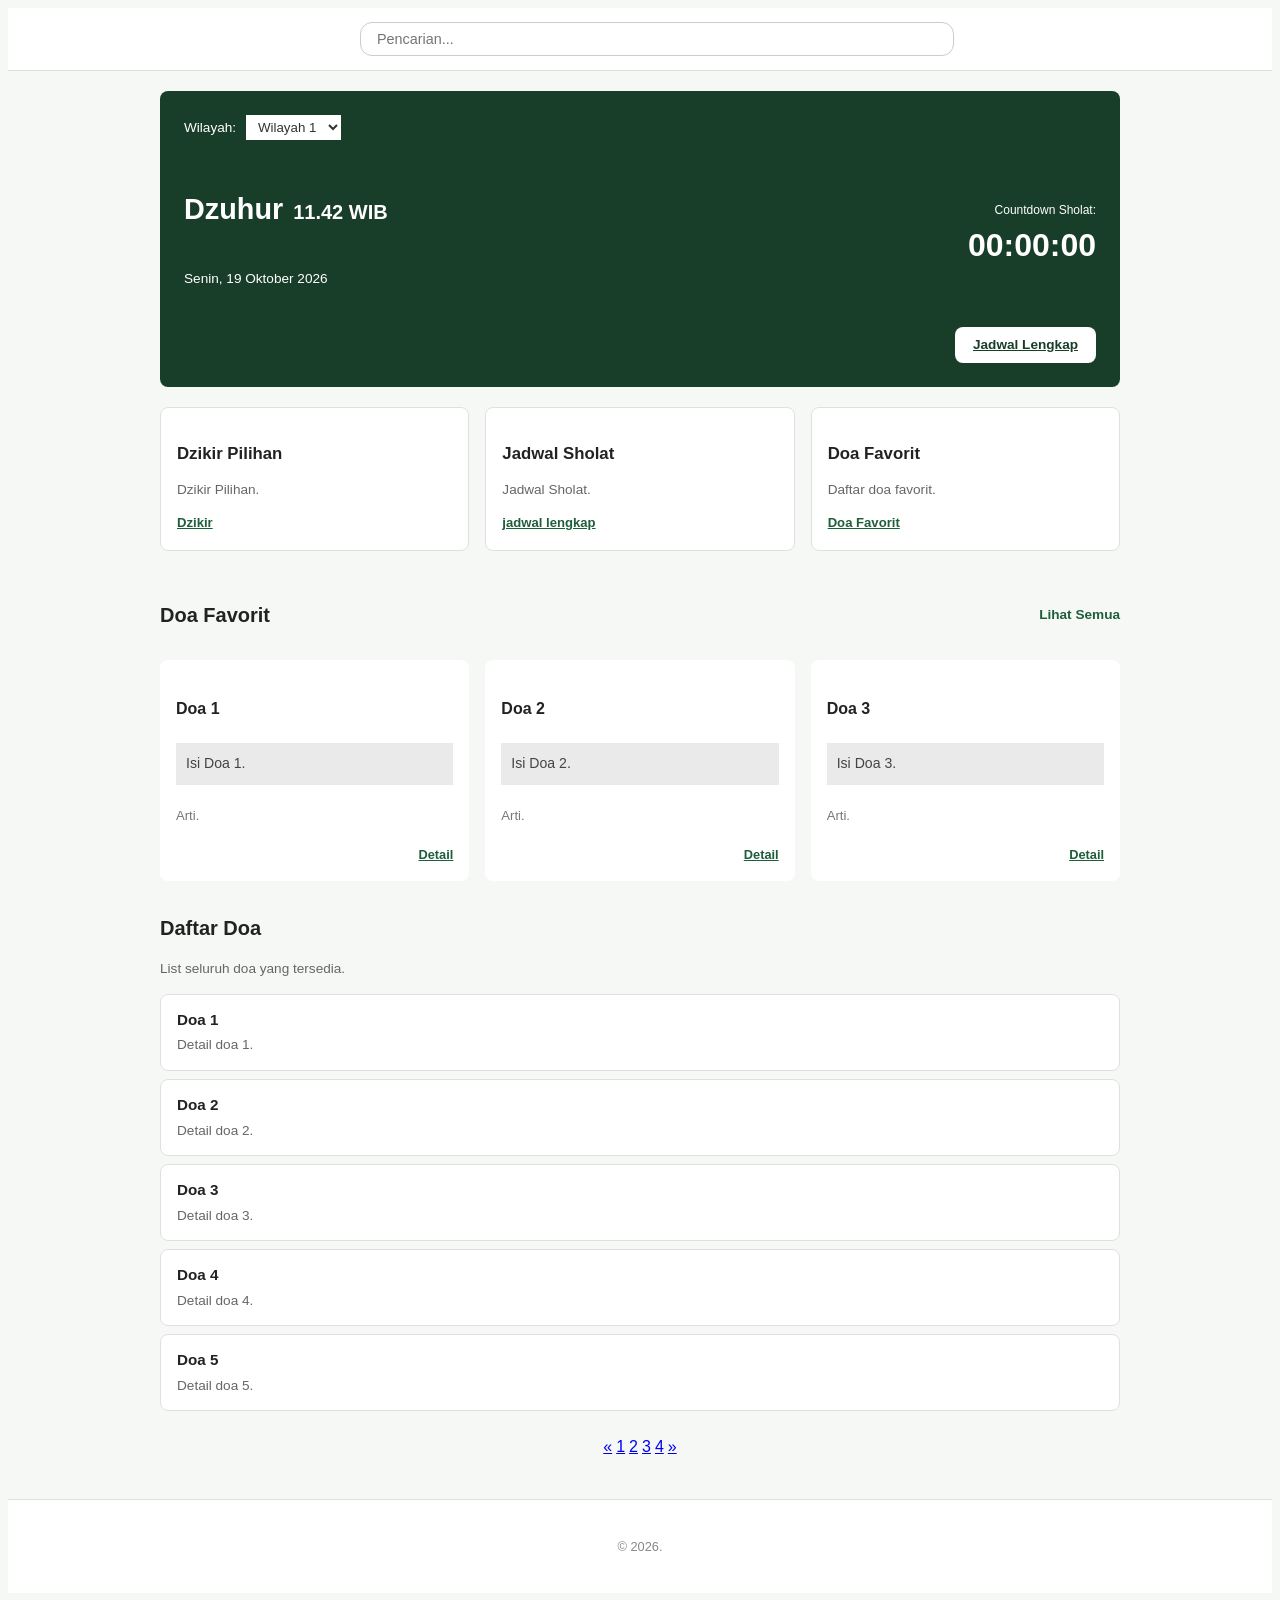
==== index.html @ 0f7237cb "rename class dan fix footer pada jadwal" ====
<!DOCTYPE html>
<html lang="id">
<head>
  <meta charset="UTF-8">
  <meta name="viewport" content="width=device-width, initial-scale=1.0">
  <title>Home</title>
  <link rel="stylesheet" href="home.css">
</head>
<body>

  <!-- navbar search -->
  <header class="navbar">
    <div class="container nav-container">
      <div class="search-box">
        <input type="text" id="searchInput" placeholder="Pencarian...">
      </div>
    </div>
  </header>

  <main class="container">

    <!-- card waktu sholat -->
    <section class="card-sholat">
      <div class="sholat-top">
        <div class="sholat-location">
          <span>Wilayah:</span>
          <select>
            <option>Wilayah 1</option>
            <option>Wilayah 2</option>
          </select>
        </div>
      </div>

      <div class="sholat-main">
        <div class="sholat-left">
          <div class="sholat-headline">
            <h2>Dzuhur</h2>
            <span class="sholat-highlight">11.42 WIB</span>
          </div>
          <p class="sholat-desc">Senin, 19 Oktober 2026</p>
        </div>

        <div class="sholat-right">
          <span class="sholat-info-label">Countdown Sholat:</span>
          <div class="sholat-value">00:00:00</div>
        </div>
      </div>

      <div class="sholat-footer">
        <a href="jadwal.html" class="btn-sholat-action">Jadwal Lengkap</a>
      </div>
    </section>

    <!-- daftar menu -->
    <section class="menu-cards">
      <div class="card menu-card">
        <div class="menu-content">
          <h3>Dzikir Pilihan</h3>
          <p>Dzikir Pilihan.</p>
          <a href="#" class="menu-link">Dzikir</a>
        </div>
      </div>

      <div class="card menu-card">
        <div class="menu-content">
          <h3>Jadwal Sholat</h3>
          <p>Jadwal Sholat.</p>
          <a href="jadwal.html" class="menu-link">jadwal lengkap</a>
        </div>
      </div>

      <div class="card menu-card">
        <div class="menu-content">
          <h3>Doa Favorit</h3>
          <p>Daftar doa favorit.</p>
          <a href="#" class="menu-link">Doa Favorit</a>
        </div>
      </div>
    </section>

    <!-- daftar doa favorit -->
    <section class="fav-grid">
      <div class="fav-header">
        <h2 class="fav-title">Doa Favorit</h2>
        <button class="btn-fav">Lihat Semua</button>
      </div>

      <div class="fav-cards">
        <div class="card fav-card">
          <h4 class="fav-card-title">Doa 1</h4>
          <p class="fav-content-primary">Isi Doa 1.</p>
          <p class="fav-content-secondary">Arti.</p>
          <div class="fav-card-bottom">
            <a href="#" class="fav-link-detail">Detail</a>
          </div>
        </div>

        <div class="card fav-card">
          <h4 class="fav-card-title">Doa 2</h4>
          <p class="fav-content-primary">Isi Doa 2.</p>
          <p class="fav-content-secondary">Arti.</p>
          <div class="fav-card-bottom">
            <a href="#" class="fav-link-detail">Detail</a>
          </div>
        </div>

        <div class="card fav-card">
          <h4 class="fav-card-title">Doa 3</h4>
          <p class="fav-content-primary">Isi Doa 3.</p>
          <p class="fav-content-secondary">Arti.</p>
          <div class="fav-card-bottom">
            <a href="#" class="fav-link-detail">Detail</a>
          </div>
        </div>
      </div>
    </section>

    <!-- daftar doa -->
    <section class="list-doa">
      <div class="section-header-simple">
        <h2 class="section-title">Daftar Doa</h2>
        <p class="section-desc">List seluruh doa yang tersedia.</p>
      </div>

      <div class="simple-list" id="simpleList">
        <div class="list-item">
          <div class="list-title">Doa 1</div>
          <div class="list-content">Detail doa 1.</div>
        </div>

        <div class="list-item">
          <div class="list-title">Doa 2</div>
          <div class="list-content">Detail doa 2.</div>
        </div>

        <div class="list-item">
          <div class="list-title">Doa 3</div>
          <div class="list-content">Detail doa 3.</div>
        </div>

        <div class="list-item">
          <div class="list-title">Doa 4</div>
          <div class="list-content">Detail doa 4.</div>
        </div>

        <div class="list-item">
          <div class="list-title">Doa 5</div>
          <div class="list-content">Detail doa 5.</div>
        </div>
      </div>

      <!-- pagination -->
      <div class="pagination">
        <a href="#">&laquo;</a>
        <a href="#" class="active">1</a>
        <a href="#">2</a>
        <a href="#">3</a>
        <a href="#">4</a>
        <a href="#">&raquo;</a>
      </div>
    </section>

  </main>

  <!-- footer -->
  <footer class="footer">
    <div class="container">
      <p class="footer-copy">&copy; 2026.</p>
    </div>
  </footer>

  <script src="script.js"></script>
</body>
</html>
---- home.css ----
body {
  font-family: sans-serif;
  background-color: #f6f8f6;
  color: #333333;
  line-height: 1.5;
}

.container {
  max-width: 960px;
  margin: 0 auto;
  padding: 0 16px;
}

button {
  font-family: inherit;
  cursor: pointer;
  border: none;
  background: none;
}

/* nav search */
.navbar {
  background-color: #ffffff;
  border-bottom: 1px solid #e0e0e0;
  padding: 14px 0;
}

.nav-container {
  display: flex;
  justify-content: center;
}

.search-box {
  width: 100%;
  max-width: 560px;
}

.search-box input {
  width: 100%;
  padding: 8px 16px;
  border-radius: 12px;
  border: 1px solid #cccccc;
  outline: none;
  background-color: #ffffff;
  font-size: 0.9rem;
}

/* card waktu sholat */
.card-sholat {
  background-color: #183e29;
  border-radius: 8px;
  padding: 24px;
  margin-top: 20px;
  color: #ffffff;
}

.sholat-top {
  display: flex;
  justify-content: flex-start;
  align-items: center;
  border: none;
  padding-bottom: 8px;
  font-size: 0.85rem;
  color: #ffffff;
}

.sholat-location {
  color: #ffffff;
}

.sholat-location select {
  padding: 4px 8px;
  margin-left: 6px;
  background: #ffffff;
  color: #333333;
  border: none;
}

.sholat-main {
  display: flex;
  justify-content: space-between;
  align-items: center;
  padding: 16px 0;
  border: none;
}

.sholat-left,
.sholat-right {
  color: #ffffff;
}

.sholat-headline {
  display: flex;
  align-items: baseline;
  gap: 10px;
  margin-bottom: 4px;
}

.sholat-headline h2 {
  font-size: 1.8rem;
  color: #ffffff;
}

.sholat-highlight {
  font-size: 1.25rem;
  font-weight: bold;
  color: #ffffff;
}

.sholat-desc {
  font-size: 0.85rem;
  color: #ffffff;
}

.sholat-right {
  text-align: right;
}

.sholat-info-label {
  font-size: 0.75rem;
  color: #ffffff;
}

.sholat-value {
  font-size: 2rem;
  font-weight: bold;
  color: #ffffff;
}

.sholat-footer {
  display: flex;
  justify-content: flex-end;
  border: none;
  padding-top: 8px;
}

.btn-sholat-action {
  background-color: #ffffff;
  color: #183e29;
  padding: 8px 18px;
  border-radius: 8px;
  font-weight: bold;
  font-size: 0.85rem;
}

/* card */
.card {
  background-color: #ffffff;
  border: 1px solid #e0e0e0;
  border-radius: 8px;
  padding: 16px;
}

/* menu */
.menu-cards {
  display: grid;
  grid-template-columns: repeat(3, 1fr);
  gap: 16px;
  margin-top: 20px;
}

.menu-content h3 {
  font-size: 1.05rem;
  margin-bottom: 6px;
  color: #222222;
}

.menu-content p {
  font-size: 0.85rem;
  color: #666666;
  margin-bottom: 10px;
}

.menu-link {
  font-size: 0.82rem;
  font-weight: bold;
  color: #1e5e3a;
}

/* favorit & list doa */
.fav-grid,
.list-doa {
  margin-top: 32px;
}

.fav-header {
  display: flex;
  justify-content: space-between;
  align-items: center;
  margin-bottom: 14px;
}

.fav-title,
.section-title {
  font-size: 1.25rem;
  font-weight: bold;
  color: #222222;
}

.btn-fav {
  background: transparent;
  color: #1e5e3a;
  padding: 6px 0;
  font-size: 0.85rem;
  font-weight: bold;
}

.fav-cards {
  display: grid;
  grid-template-columns: repeat(3, 1fr);
  gap: 16px;
}

.fav-card {
  display: flex;
  flex-direction: column;
  border: none;
}

.fav-card-title {
  font-size: 1rem;
  margin-bottom: 8px;
  color: #222222;
}

.fav-content-primary {
  font-size: 0.88rem;
  background-color: #eaeaeb;
  border: none;
  padding: 10px;
  margin-bottom: 8px;
  color: #444444;
}

.fav-content-secondary {
  font-size: 0.82rem;
  color: #777777;
  margin-bottom: 12px;
}

.fav-card-bottom {
  display: flex;
  justify-content: flex-end;
  border: none;
  padding-top: 8px;
  margin-top: auto;
  font-size: 0.8rem;
}

.fav-link-detail {
  font-weight: bold;
  color: #1e5e3a;
}

/* list doa */
.section-header-simple {
  margin-bottom: 14px;
}

.section-desc {
  font-size: 0.85rem;
  color: #666666;
  margin-top: 2px;
}

.simple-list {
  display: flex;
  flex-direction: column;
  gap: 8px;
}

.list-item {
  background-color: #ffffff;
  border: 1px solid #e0e0e0;
  border-radius: 8px;
  padding: 14px 16px;
}

.list-title {
  font-size: 0.95rem;
  font-weight: bold;
  color: #222222;
  margin-bottom: 4px;
}

.list-content {
  font-size: 0.85rem;
  color: #666666;
}

/* pagination */
.pagination {
  display: flex;
  justify-content: center;
  gap: 4px;
  margin-top: 24px;
}

/* footer */
.footer {
  background-color: #ffffff;
  border-top: 1px solid #e0e0e0;
  padding: 24px 0;
  margin-top: 40px;
  text-align: center;
}

.footer-copy {
  font-size: 0.8rem;
  color: #888888;
}

/* responsive */
@media (max-width: 768px) {
  .sholat-main {
    flex-direction: column;
    align-items: flex-start;
    gap: 12px;
  }

  .sholat-right {
    text-align: left;
  }

  .menu-cards,
  .fav-cards {
    grid-template-columns: 1fr;
  }
}
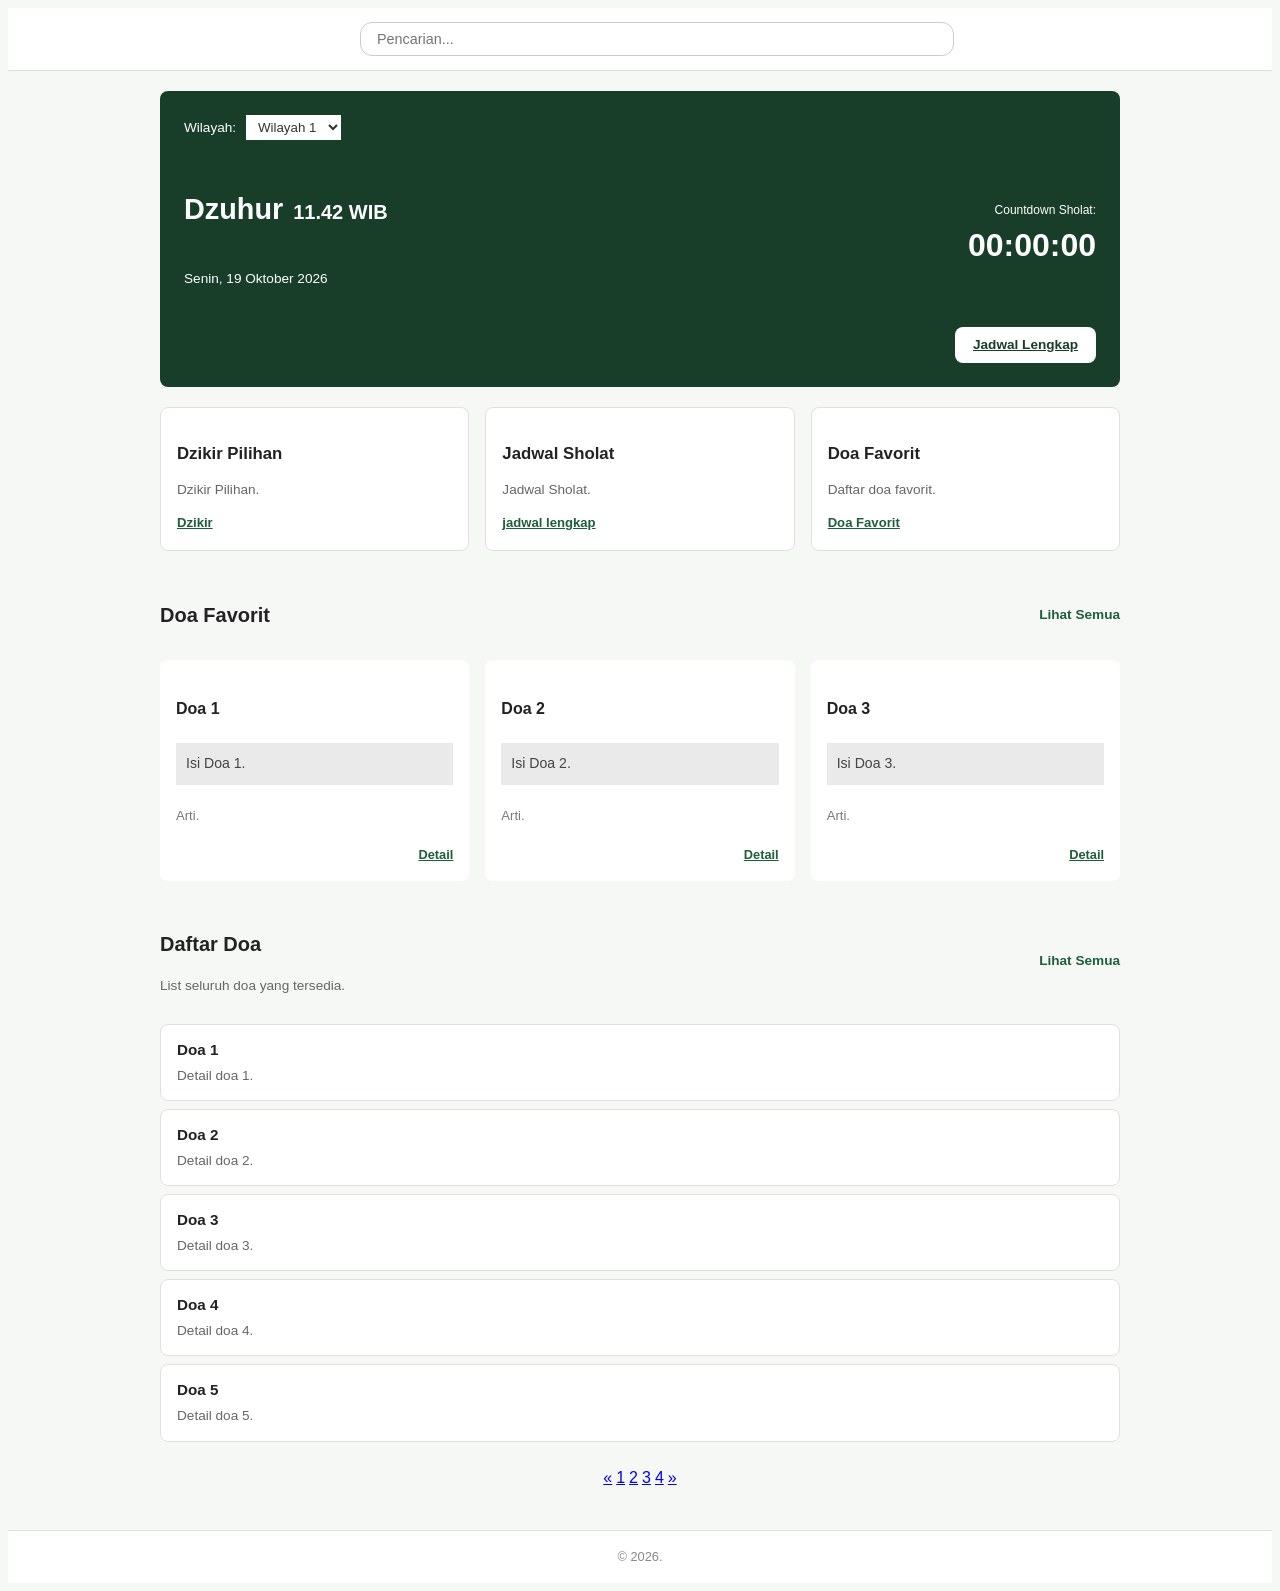
==== commit 70ce2c8b: "link halaman daftar doa - Menambahkan fitur search enter menuju halaman doa (tanpa sistem search) - " ====
--- a/index.html
+++ b/index.html
@@ -117,9 +117,12 @@
 
     <!-- daftar doa -->
     <section class="list-doa">
-      <div class="section-header-simple">
-        <h2 class="section-title">Daftar Doa</h2>
-        <p class="section-desc">List seluruh doa yang tersedia.</p>
+      <div class="list-doa-header">
+        <div>
+          <h2 class="section-title">Daftar Doa</h2>
+          <p class="section-desc">List seluruh doa yang tersedia.</p>
+        </div>
+        <a href="daftar_doa.html" class="btn-fav">Lihat Semua</a>
       </div>
 
       <div class="simple-list" id="simpleList">
--- a/home.css
+++ b/home.css
@@ -183,7 +183,8 @@
   margin-top: 32px;
 }
 
-.fav-header {
+.fav-header,
+.list-doa-header {
   display: flex;
   justify-content: space-between;
   align-items: center;
@@ -203,6 +204,8 @@
   padding: 6px 0;
   font-size: 0.85rem;
   font-weight: bold;
+  text-decoration: none;
+  cursor: pointer;
 }
 
 .fav-cards {
@@ -253,10 +256,6 @@
 }
 
 /* list doa */
-.section-header-simple {
-  margin-bottom: 14px;
-}
-
 .section-desc {
   font-size: 0.85rem;
   color: #666666;
@@ -300,7 +299,7 @@
 .footer {
   background-color: #ffffff;
   border-top: 1px solid #e0e0e0;
-  padding: 24px 0;
+  padding: 4px 0;
   margin-top: 40px;
   text-align: center;
 }
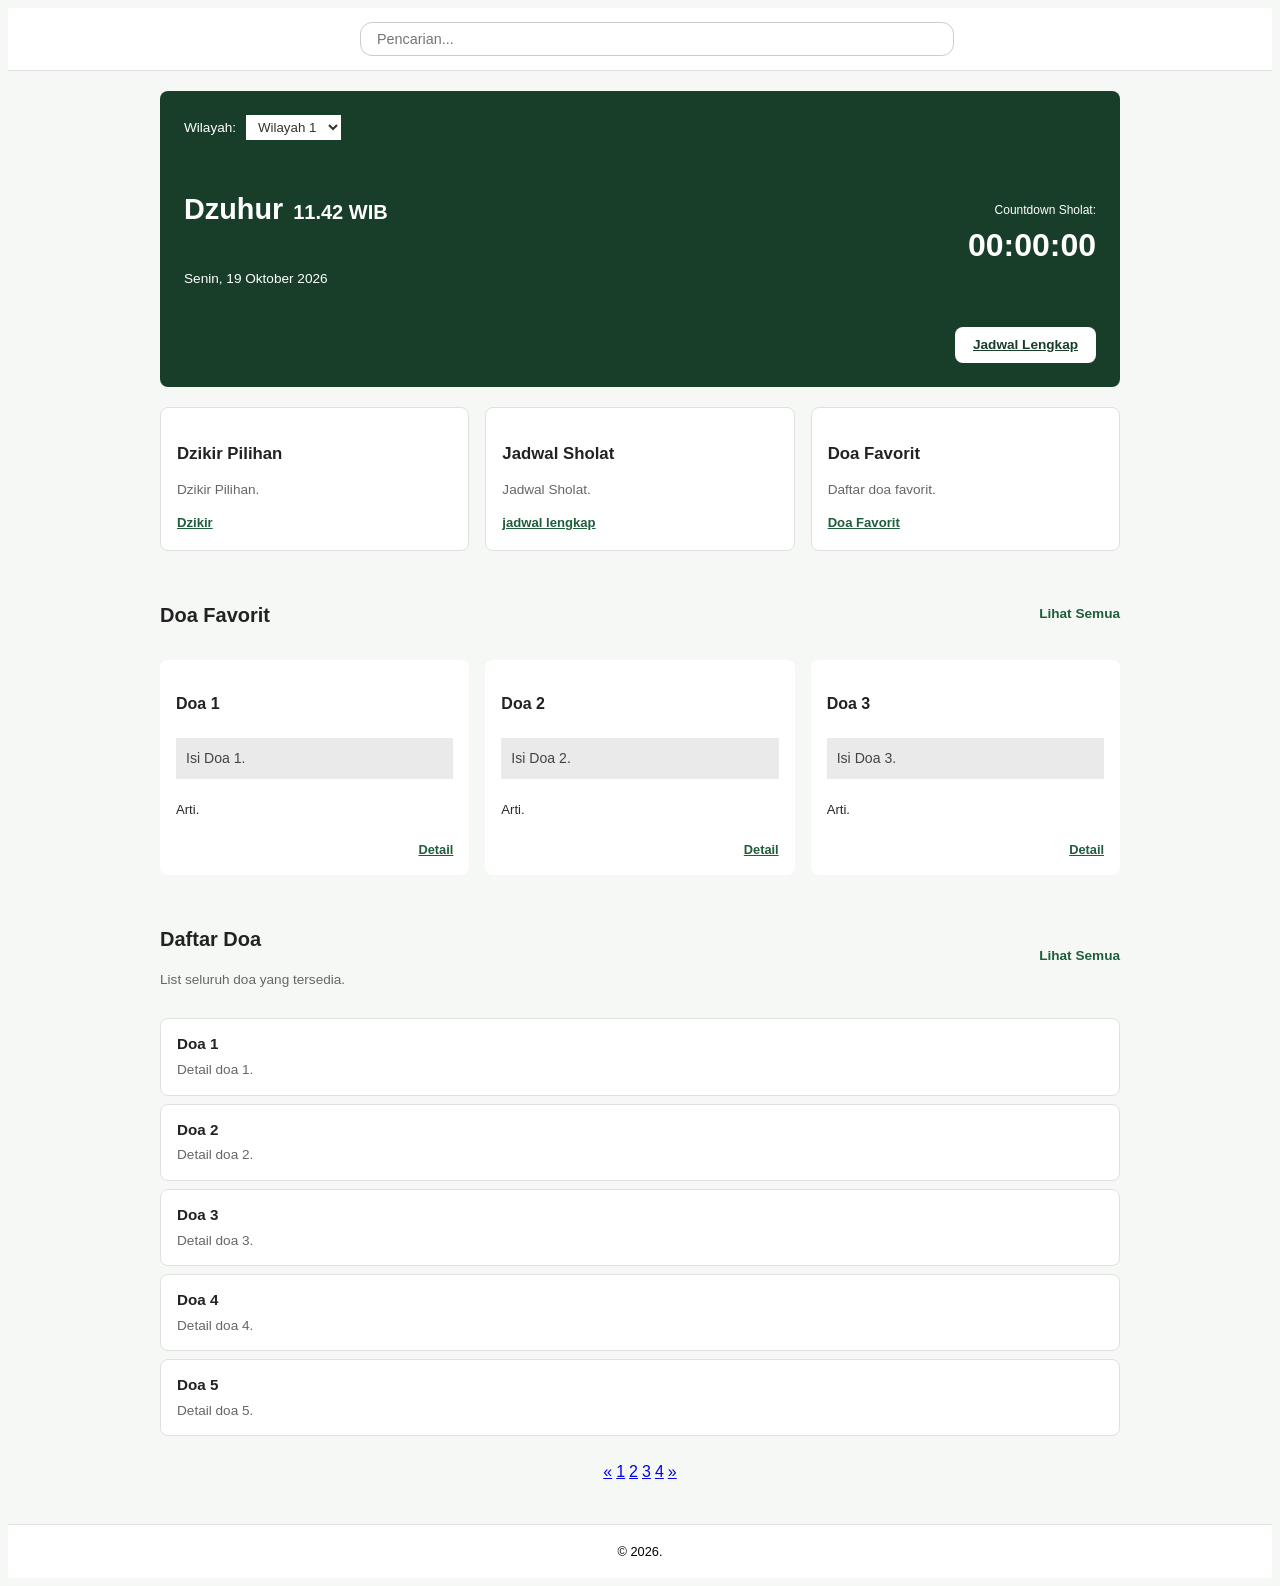
==== commit f268acba: "ubah style text dan tambah halaman dzikir + favorit (valen)" ====
--- a/index.html
+++ b/index.html
@@ -57,7 +57,7 @@
         <div class="menu-content">
           <h3>Dzikir Pilihan</h3>
           <p>Dzikir Pilihan.</p>
-          <a href="#" class="menu-link">Dzikir</a>
+          <a href="dzikir.html" class="menu-link">Dzikir</a>
         </div>
       </div>
 
@@ -73,7 +73,7 @@
         <div class="menu-content">
           <h3>Doa Favorit</h3>
           <p>Daftar doa favorit.</p>
-          <a href="#" class="menu-link">Doa Favorit</a>
+          <a href="favorit.html" class="menu-link">Doa Favorit</a>
         </div>
       </div>
     </section>
@@ -82,12 +82,12 @@
     <section class="fav-grid">
       <div class="fav-header">
         <h2 class="fav-title">Doa Favorit</h2>
-        <button class="btn-fav">Lihat Semua</button>
+        <a href="favorit.html" class="btn-fav">Lihat Semua</a>
       </div>
 
       <div class="fav-cards">
         <div class="card fav-card">
-          <h4 class="fav-card-title">Doa 1</h4>
+          <h3 class="fav-card-title">Doa 1</h3>
           <p class="fav-content-primary">Isi Doa 1.</p>
           <p class="fav-content-secondary">Arti.</p>
           <div class="fav-card-bottom">
@@ -96,7 +96,7 @@
         </div>
 
         <div class="card fav-card">
-          <h4 class="fav-card-title">Doa 2</h4>
+          <h3 class="fav-card-title">Doa 2</h3>
           <p class="fav-content-primary">Isi Doa 2.</p>
           <p class="fav-content-secondary">Arti.</p>
           <div class="fav-card-bottom">
@@ -105,7 +105,7 @@
         </div>
 
         <div class="card fav-card">
-          <h4 class="fav-card-title">Doa 3</h4>
+          <h3 class="fav-card-title">Doa 3</h3>
           <p class="fav-content-primary">Isi Doa 3.</p>
           <p class="fav-content-secondary">Arti.</p>
           <div class="fav-card-bottom">
--- a/home.css
+++ b/home.css
@@ -237,7 +237,7 @@
 
 .fav-content-secondary {
   font-size: 0.82rem;
-  color: #777777;
+  color: #282828;
   margin-bottom: 12px;
 }
 
@@ -306,7 +306,7 @@
 
 .footer-copy {
   font-size: 0.8rem;
-  color: #888888;
+  color: #000000;
 }
 
 /* responsive */
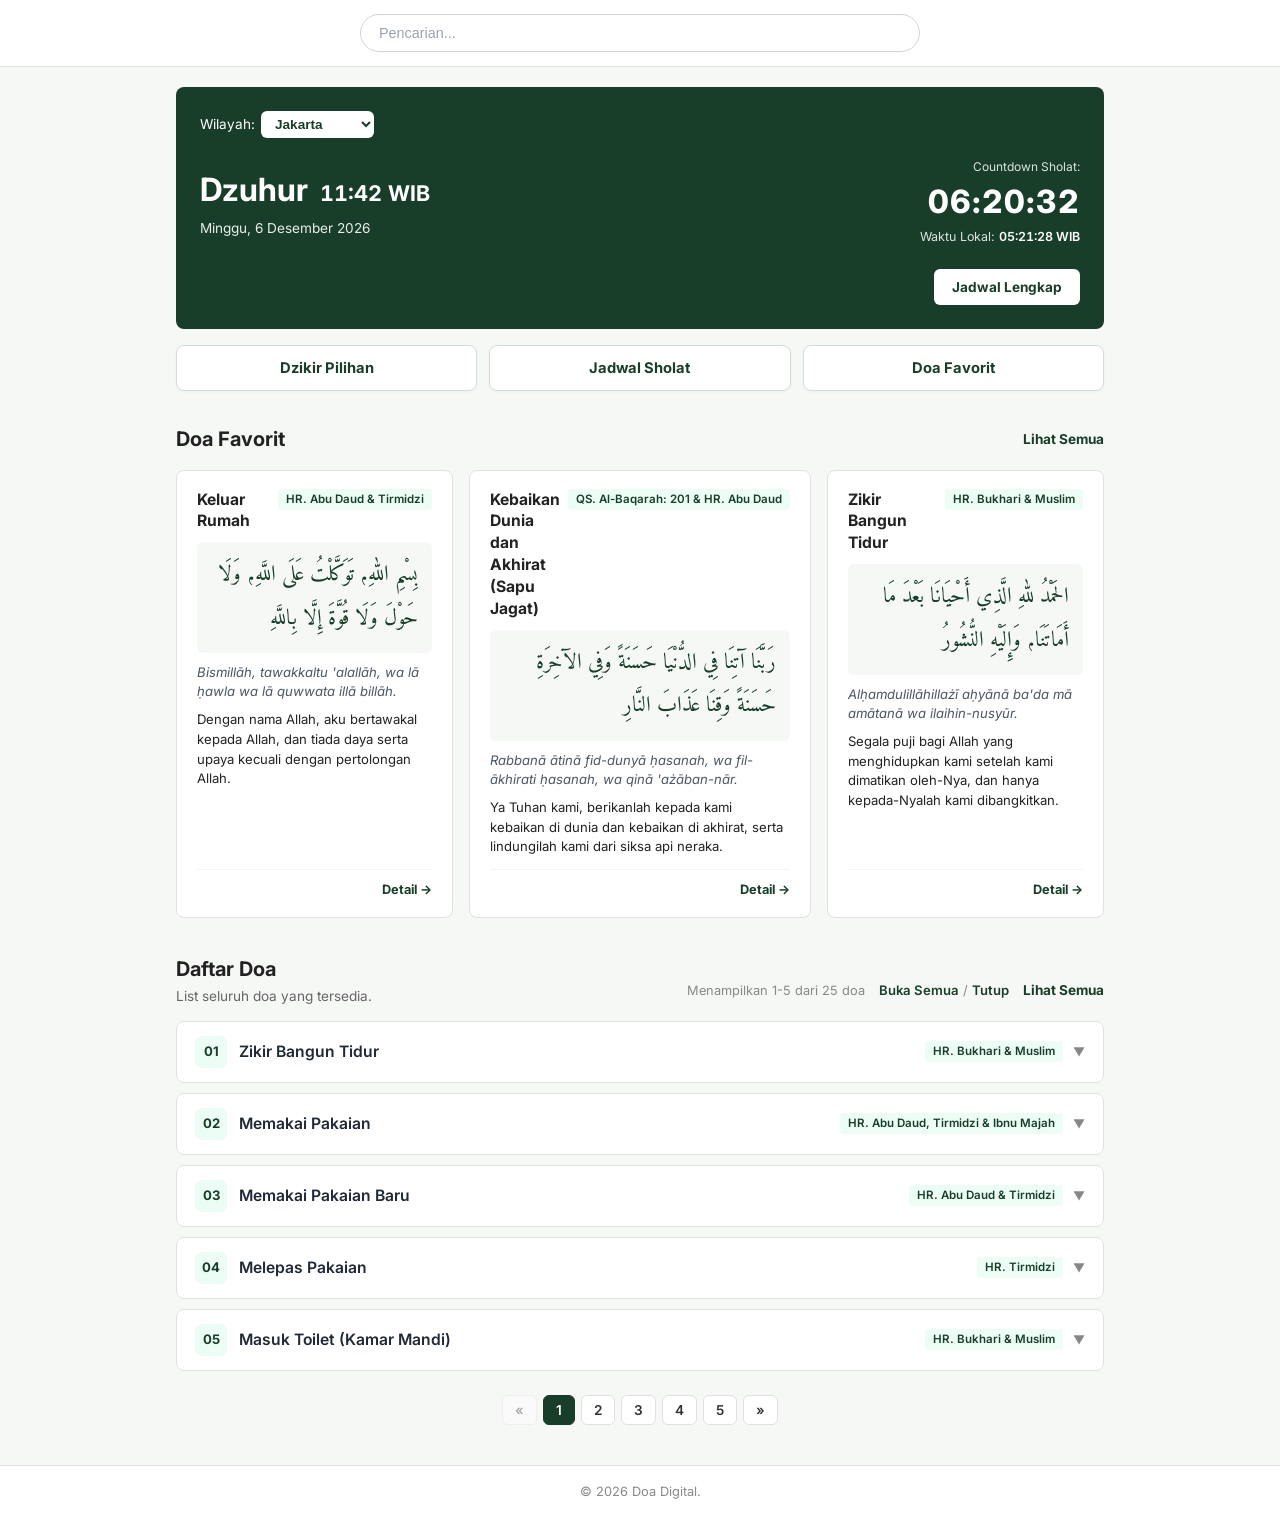
==== commit d18b0988: "update halaman home" ====
--- a/index.html
+++ b/index.html
@@ -3,7 +3,13 @@
 <head>
   <meta charset="UTF-8">
   <meta name="viewport" content="width=device-width, initial-scale=1.0">
-  <title>Home</title>
+  <title>Doa Digital - Kumpulan Doa, Dzikir & Jadwal Sholat</title>
+  
+  <!-- Font Google: Inter untuk UI & Amiri untuk teks Arab -->
+  <link rel="preconnect" href="https://fonts.googleapis.com">
+  <link rel="preconnect" href="https://fonts.gstatic.com" crossorigin>
+  <link href="https://fonts.googleapis.com/css2?family=Amiri:ital,wght@0,400;0,700;1,400&family=Inter:wght@400;500;600;700&display=swap" rel="stylesheet">
+  
   <link rel="stylesheet" href="home.css">
 </head>
 <body>
@@ -24,9 +30,14 @@
       <div class="sholat-top">
         <div class="sholat-location">
           <span>Wilayah:</span>
-          <select>
-            <option>Wilayah 1</option>
-            <option>Wilayah 2</option>
+          <select id="wilayahSelect">
+            <option value="jakarta">Jakarta</option>
+            <option value="bandung">Bandung</option>
+            <option value="surabaya">Surabaya</option>
+            <option value="yogyakarta">Yogyakarta</option>
+            <option value="semarang">Semarang</option>
+            <option value="medan">Medan</option>
+            <option value="makassar">Makassar</option>
           </select>
         </div>
       </div>
@@ -34,15 +45,18 @@
       <div class="sholat-main">
         <div class="sholat-left">
           <div class="sholat-headline">
-            <h2>Dzuhur</h2>
-            <span class="sholat-highlight">11.42 WIB</span>
+            <h2 id="nextPrayerName">Dzuhur</h2>
+            <span class="sholat-highlight" id="nextPrayerTime">11:42 WIB</span>
           </div>
-          <p class="sholat-desc">Senin, 19 Oktober 2026</p>
+          <p class="sholat-desc" id="currentDateDisplay">Memuat tanggal...</p>
         </div>
 
         <div class="sholat-right">
           <span class="sholat-info-label">Countdown Sholat:</span>
-          <div class="sholat-value">00:00:00</div>
+          <div class="sholat-value" id="countdownDisplay">00:00:00</div>
+          <div class="sholat-clock">
+            Waktu Lokal: <span id="currentClockDisplay">00:00:00 WIB</span>
+          </div>
         </div>
       </div>
 
@@ -51,31 +65,11 @@
       </div>
     </section>
 
-    <!-- daftar menu -->
+    <!-- daftar menu (kotak tombol langsung tanpa detail) -->
     <section class="menu-cards">
-      <div class="card menu-card">
-        <div class="menu-content">
-          <h3>Dzikir Pilihan</h3>
-          <p>Dzikir Pilihan.</p>
-          <a href="dzikir.html" class="menu-link">Dzikir</a>
-        </div>
-      </div>
-
-      <div class="card menu-card">
-        <div class="menu-content">
-          <h3>Jadwal Sholat</h3>
-          <p>Jadwal Sholat.</p>
-          <a href="jadwal.html" class="menu-link">jadwal lengkap</a>
-        </div>
-      </div>
-
-      <div class="card menu-card">
-        <div class="menu-content">
-          <h3>Doa Favorit</h3>
-          <p>Daftar doa favorit.</p>
-          <a href="favorit.html" class="menu-link">Doa Favorit</a>
-        </div>
-      </div>
+      <a href="dzikir.html" class="menu-card">Dzikir Pilihan</a>
+      <a href="jadwal.html" class="menu-card">Jadwal Sholat</a>
+      <a href="favorit.html" class="menu-card">Doa Favorit</a>
     </section>
 
     <!-- daftar doa favorit -->
@@ -85,81 +79,37 @@
         <a href="favorit.html" class="btn-fav">Lihat Semua</a>
       </div>
 
-      <div class="fav-cards">
-        <div class="card fav-card">
-          <h3 class="fav-card-title">Doa 1</h3>
-          <p class="fav-content-primary">Isi Doa 1.</p>
-          <p class="fav-content-secondary">Arti.</p>
-          <div class="fav-card-bottom">
-            <a href="#" class="fav-link-detail">Detail</a>
-          </div>
-        </div>
-
-        <div class="card fav-card">
-          <h3 class="fav-card-title">Doa 2</h3>
-          <p class="fav-content-primary">Isi Doa 2.</p>
-          <p class="fav-content-secondary">Arti.</p>
-          <div class="fav-card-bottom">
-            <a href="#" class="fav-link-detail">Detail</a>
-          </div>
-        </div>
-
-        <div class="card fav-card">
-          <h3 class="fav-card-title">Doa 3</h3>
-          <p class="fav-content-primary">Isi Doa 3.</p>
-          <p class="fav-content-secondary">Arti.</p>
-          <div class="fav-card-bottom">
-            <a href="#" class="fav-link-detail">Detail</a>
-          </div>
-        </div>
+      <div class="fav-cards" id="favCardsContainer">
+        <!-- Kartu favorit dirender oleh script.js -->
       </div>
     </section>
 
-    <!-- daftar doa -->
-    <section class="list-doa">
+    <!-- daftar doa (accordion dropdown) -->
+    <section class="list-doa" id="daftarDoaSection">
       <div class="list-doa-header">
-        <div>
+        <div class="title-wrap">
           <h2 class="section-title">Daftar Doa</h2>
           <p class="section-desc">List seluruh doa yang tersedia.</p>
         </div>
-        <a href="daftar_doa.html" class="btn-fav">Lihat Semua</a>
-      </div>
-
-      <div class="simple-list" id="simpleList">
-        <div class="list-item">
-          <div class="list-title">Doa 1</div>
-          <div class="list-content">Detail doa 1.</div>
-        </div>
-
-        <div class="list-item">
-          <div class="list-title">Doa 2</div>
-          <div class="list-content">Detail doa 2.</div>
-        </div>
-
-        <div class="list-item">
-          <div class="list-title">Doa 3</div>
-          <div class="list-content">Detail doa 3.</div>
-        </div>
-
-        <div class="list-item">
-          <div class="list-title">Doa 4</div>
-          <div class="list-content">Detail doa 4.</div>
-        </div>
-
-        <div class="list-item">
-          <div class="list-title">Doa 5</div>
-          <div class="list-content">Detail doa 5.</div>
+        <div class="list-doa-actions">
+          <span class="info-count" id="infoCount">Menampilkan 1-5 doa</span>
+          <div class="accordion-toggle-wrap">
+            <button id="btnExpandAll" type="button" class="btn-toggle-text">Buka Semua</button>
+            <span class="toggle-sep">/</span>
+            <button id="btnCollapseAll" type="button" class="btn-toggle-text">Tutup</button>
+          </div>
+          <a href="daftar_doa.html" class="btn-fav">Lihat Semua</a>
         </div>
       </div>
 
-      <!-- pagination -->
-      <div class="pagination">
-        <a href="#">&laquo;</a>
-        <a href="#" class="active">1</a>
-        <a href="#">2</a>
-        <a href="#">3</a>
-        <a href="#">4</a>
-        <a href="#">&raquo;</a>
+      <!-- list accordion dinamis -->
+      <div class="simple-list" id="simpleList">
+        <!-- Rendered dynamically by script.js -->
+      </div>
+
+      <!-- pagination dinamis -->
+      <div class="pagination" id="paginationContainer">
+        <!-- Rendered dynamically by script.js -->
       </div>
     </section>
 
@@ -168,10 +118,11 @@
   <!-- footer -->
   <footer class="footer">
     <div class="container">
-      <p class="footer-copy">&copy; 2026.</p>
+      <p class="footer-copy">&copy; 2026 Doa Digital.</p>
     </div>
   </footer>
 
+  <script src="data.js"></script>
   <script src="script.js"></script>
 </body>
 </html>
--- a/home.css
+++ b/home.css
@@ -1,14 +1,28 @@
+* {
+  box-sizing: border-box;
+  margin: 0;
+  padding: 0;
+}
+
 body {
-  font-family: sans-serif;
+  font-family: 'Inter', -apple-system, BlinkMacSystemFont, "Segoe UI", Roboto, sans-serif;
   background-color: #f6f8f6;
   color: #333333;
   line-height: 1.5;
+  min-height: 100vh;
+  display: flex;
+  flex-direction: column;
 }
 
 .container {
+  width: 100%;
   max-width: 960px;
   margin: 0 auto;
   padding: 0 16px;
+}
+
+main.container {
+  flex: 1;
 }
 
 button {
@@ -18,7 +32,7 @@
   background: none;
 }
 
-/* nav search */
+/* ================= NAVBAR SEARCH ================= */
 .navbar {
   background-color: #ffffff;
   border-bottom: 1px solid #e0e0e0;
@@ -37,15 +51,27 @@
 
 .search-box input {
   width: 100%;
-  padding: 8px 16px;
-  border-radius: 12px;
-  border: 1px solid #cccccc;
+  padding: 10px 18px;
+  border-radius: 9999px;
+  border: 1px solid #d1d5db;
   outline: none;
   background-color: #ffffff;
   font-size: 0.9rem;
-}
-
-/* card waktu sholat */
+  color: #333333;
+  transition: border-color 0.2s ease, box-shadow 0.2s ease;
+}
+
+.search-box input:focus {
+  border-color: #183e29;
+  box-shadow: 0 0 0 3px rgba(24, 62, 41, 0.12);
+}
+
+.search-box input::placeholder {
+  color: #9ca3af;
+}
+
+/* ================= CARD WAKTU SHOLAT ================= */
+/* Solid color #183e29, tanpa gradasi, tanpa garis pemisah */
 .card-sholat {
   background-color: #183e29;
   border-radius: 8px;
@@ -59,28 +85,35 @@
   justify-content: flex-start;
   align-items: center;
   border: none;
-  padding-bottom: 8px;
+  padding-bottom: 6px;
   font-size: 0.85rem;
   color: #ffffff;
 }
 
 .sholat-location {
+  display: flex;
+  align-items: center;
+  gap: 6px;
   color: #ffffff;
 }
 
 .sholat-location select {
-  padding: 4px 8px;
-  margin-left: 6px;
+  padding: 5px 10px;
+  border-radius: 6px;
   background: #ffffff;
-  color: #333333;
+  color: #183e29;
+  font-weight: 600;
+  font-size: 0.85rem;
   border: none;
+  outline: none;
+  cursor: pointer;
 }
 
 .sholat-main {
   display: flex;
   justify-content: space-between;
   align-items: center;
-  padding: 16px 0;
+  padding: 14px 0;
   border: none;
 }
 
@@ -92,24 +125,26 @@
 .sholat-headline {
   display: flex;
   align-items: baseline;
-  gap: 10px;
+  gap: 12px;
   margin-bottom: 4px;
 }
 
 .sholat-headline h2 {
-  font-size: 1.8rem;
+  font-size: 2rem;
+  font-weight: 700;
   color: #ffffff;
 }
 
 .sholat-highlight {
-  font-size: 1.25rem;
-  font-weight: bold;
-  color: #ffffff;
+  font-size: 1.35rem;
+  font-weight: 700;
+  color: #ffffff;
+  font-variant-numeric: tabular-nums;
 }
 
 .sholat-desc {
   font-size: 0.85rem;
-  color: #ffffff;
+  color: rgba(255, 255, 255, 0.9);
 }
 
 .sholat-right {
@@ -118,13 +153,29 @@
 
 .sholat-info-label {
   font-size: 0.75rem;
-  color: #ffffff;
+  color: rgba(255, 255, 255, 0.85);
+  display: block;
+  margin-bottom: 2px;
 }
 
 .sholat-value {
   font-size: 2rem;
-  font-weight: bold;
-  color: #ffffff;
+  font-weight: 800;
+  color: #ffffff;
+  font-variant-numeric: tabular-nums;
+  letter-spacing: 1px;
+}
+
+.sholat-clock {
+  font-size: 0.78rem;
+  color: rgba(255, 255, 255, 0.85);
+  margin-top: 2px;
+}
+
+.sholat-clock span {
+  font-weight: 600;
+  color: #ffffff;
+  font-variant-numeric: tabular-nums;
 }
 
 .sholat-footer {
@@ -138,74 +189,94 @@
   background-color: #ffffff;
   color: #183e29;
   padding: 8px 18px;
-  border-radius: 8px;
-  font-weight: bold;
+  border-radius: 6px;
+  font-weight: 700;
   font-size: 0.85rem;
-}
-
-/* card */
-.card {
-  background-color: #ffffff;
-  border: 1px solid #e0e0e0;
-  border-radius: 8px;
-  padding: 16px;
-}
-
-/* menu */
+  text-decoration: none;
+  display: inline-block;
+  transition: transform 0.15s ease, background-color 0.15s ease;
+}
+
+.btn-sholat-action:hover {
+  background-color: #f0fdf4;
+  transform: translateY(-1px);
+}
+
+/* ================= DAFTAR MENU (3 TOMBOL KOTAK RAPI & PROPORSIONAL) ================= */
 .menu-cards {
   display: grid;
   grid-template-columns: repeat(3, 1fr);
-  gap: 16px;
-  margin-top: 20px;
-}
-
-.menu-content h3 {
-  font-size: 1.05rem;
-  margin-bottom: 6px;
-  color: #222222;
-}
-
-.menu-content p {
-  font-size: 0.85rem;
-  color: #666666;
-  margin-bottom: 10px;
-}
-
-.menu-link {
-  font-size: 0.82rem;
-  font-weight: bold;
-  color: #1e5e3a;
-}
-
-/* favorit & list doa */
-.fav-grid,
-.list-doa {
+  gap: 12px;
+  margin-top: 16px;
+}
+
+.menu-card {
+  display: flex;
+  align-items: center;
+  justify-content: center;
+  text-align: center;
+  background-color: #ffffff;
+  border: 1px solid #d1ded7;
+  border-radius: 8px;
+  padding: 12px 14px;
+  font-size: 0.92rem;
+  font-weight: 700;
+  color: #183e29;
+  text-decoration: none;
+  min-height: 46px;
+  box-shadow: 0 1px 3px rgba(24, 62, 41, 0.04);
+  transition: all 0.18s ease;
+  user-select: none;
+  line-height: 1.25;
+}
+
+.menu-card:hover {
+  background-color: #183e29;
+  border-color: #183e29;
+  color: #ffffff;
+  box-shadow: 0 4px 10px rgba(24, 62, 41, 0.14);
+  transform: translateY(-1px);
+}
+
+.menu-card:active {
+  background-color: #122f1f;
+  border-color: #122f1f;
+  color: #ffffff;
+  transform: scale(0.98);
+}
+
+/* ================= DAFTAR DOA FAVORIT ================= */
+.fav-grid {
   margin-top: 32px;
 }
 
-.fav-header,
-.list-doa-header {
+.fav-header {
   display: flex;
   justify-content: space-between;
   align-items: center;
   margin-bottom: 14px;
 }
 
-.fav-title,
-.section-title {
+.fav-title {
   font-size: 1.25rem;
-  font-weight: bold;
+  font-weight: 700;
   color: #222222;
 }
 
 .btn-fav {
   background: transparent;
-  color: #1e5e3a;
+  color: #183e29;
   padding: 6px 0;
   font-size: 0.85rem;
-  font-weight: bold;
+  font-weight: 700;
   text-decoration: none;
   cursor: pointer;
+  transition: color 0.15s ease;
+}
+
+.btn-fav:hover {
+  color: #0f271a;
+  text-decoration: underline;
 }
 
 .fav-cards {
@@ -215,114 +286,389 @@
 }
 
 .fav-card {
+  background-color: #ffffff;
+  border: 1px solid #e0e0e0;
+  border-radius: 8px;
+  padding: 18px 20px;
   display: flex;
   flex-direction: column;
-  border: none;
+  transition: all 0.2s ease;
+}
+
+.fav-card:hover {
+  border-color: #c5dacf;
+  box-shadow: 0 4px 14px rgba(24, 62, 41, 0.06);
+}
+
+.fav-card-top {
+  display: flex;
+  justify-content: space-between;
+  align-items: flex-start;
+  gap: 8px;
+  margin-bottom: 10px;
 }
 
 .fav-card-title {
-  font-size: 1rem;
+  font-size: 0.98rem;
+  font-weight: 700;
+  color: #222222;
+  line-height: 1.4;
+}
+
+.doa-source {
+  font-size: 0.72rem;
+  color: #183e29;
+  background: #ecfdf5;
+  padding: 2px 8px;
+  border-radius: 4px;
+  font-weight: 600;
+  white-space: nowrap;
+}
+
+.fav-arabic-box {
+  background-color: #f6f8f6;
+  border-radius: 6px;
+  padding: 12px 14px;
+  margin-bottom: 10px;
+  text-align: right;
+}
+
+.fav-arabic {
+  font-family: 'Amiri', 'Traditional Arabic', serif;
+  font-size: 1.35rem;
+  line-height: 2;
+  color: #183e29;
+  direction: rtl;
+}
+
+.fav-latin {
+  font-size: 0.82rem;
+  color: #4b5563;
+  font-style: italic;
+  line-height: 1.5;
   margin-bottom: 8px;
+}
+
+.fav-meaning {
+  font-size: 0.82rem;
   color: #222222;
-}
-
-.fav-content-primary {
-  font-size: 0.88rem;
-  background-color: #eaeaeb;
-  border: none;
-  padding: 10px;
-  margin-bottom: 8px;
-  color: #444444;
-}
-
-.fav-content-secondary {
-  font-size: 0.82rem;
-  color: #282828;
+  line-height: 1.5;
   margin-bottom: 12px;
 }
 
 .fav-card-bottom {
   display: flex;
   justify-content: flex-end;
-  border: none;
-  padding-top: 8px;
+  padding-top: 10px;
   margin-top: auto;
+  border-top: 1px solid #f3f4f6;
+}
+
+.fav-link-detail {
   font-size: 0.8rem;
-}
-
-.fav-link-detail {
-  font-weight: bold;
-  color: #1e5e3a;
-}
-
-/* list doa */
+  font-weight: 700;
+  color: #183e29;
+  text-decoration: none;
+}
+
+.fav-link-detail:hover {
+  text-decoration: underline;
+}
+
+/* ================= DAFTAR DOA (ACCORDION DROPDOWN) ================= */
+.list-doa {
+  margin-top: 36px;
+}
+
+.list-doa-header {
+  display: flex;
+  justify-content: space-between;
+  align-items: flex-end;
+  margin-bottom: 14px;
+  gap: 12px;
+}
+
+.section-title {
+  font-size: 1.25rem;
+  font-weight: 700;
+  color: #222222;
+}
+
 .section-desc {
   font-size: 0.85rem;
   color: #666666;
   margin-top: 2px;
 }
 
+.list-doa-actions {
+  display: flex;
+  align-items: center;
+  gap: 14px;
+}
+
+.info-count {
+  font-size: 0.8rem;
+  color: #888888;
+}
+
+.accordion-toggle-wrap {
+  display: flex;
+  align-items: center;
+  gap: 4px;
+  font-size: 0.82rem;
+}
+
+.btn-toggle-text {
+  color: #183e29;
+  font-weight: 600;
+  font-size: 0.82rem;
+  padding: 0;
+  cursor: pointer;
+}
+
+.btn-toggle-text:hover {
+  text-decoration: underline;
+}
+
+.toggle-sep {
+  color: #888888;
+}
+
 .simple-list {
   display: flex;
   flex-direction: column;
-  gap: 8px;
-}
-
-.list-item {
+  gap: 10px;
+}
+
+/* Accordion Item */
+.accordion-item {
   background-color: #ffffff;
   border: 1px solid #e0e0e0;
   border-radius: 8px;
-  padding: 14px 16px;
-}
-
-.list-title {
-  font-size: 0.95rem;
-  font-weight: bold;
-  color: #222222;
-  margin-bottom: 4px;
-}
-
-.list-content {
+  overflow: hidden;
+  transition: border-color 0.2s ease, box-shadow 0.2s ease;
+}
+
+.accordion-item:hover {
+  border-color: #c5dacf;
+}
+
+.accordion-item.open {
+  border-color: #183e29;
+  box-shadow: 0 4px 12px rgba(24, 62, 41, 0.05);
+}
+
+.accordion-header {
+  padding: 14px 18px;
+  display: flex;
+  align-items: center;
+  justify-content: space-between;
+  gap: 12px;
+  cursor: pointer;
+  user-select: none;
+  background-color: #ffffff;
+  transition: background-color 0.15s ease;
+}
+
+.accordion-header:hover {
+  background-color: #fafbfa;
+}
+
+.accordion-title-wrap {
+  display: flex;
+  align-items: center;
+  gap: 12px;
+  flex: 1;
+  min-width: 0;
+}
+
+.accordion-num {
+  display: inline-flex;
+  align-items: center;
+  justify-content: center;
+  width: 32px;
+  height: 32px;
+  border-radius: 6px;
+  background-color: #ecfdf5;
+  color: #183e29;
+  font-weight: 700;
+  font-size: 0.82rem;
+  flex-shrink: 0;
+}
+
+.accordion-title {
+  font-size: 0.98rem;
+  font-weight: 600;
+  color: #1f2937;
+  overflow: hidden;
+  text-overflow: ellipsis;
+  white-space: nowrap;
+}
+
+.accordion-actions {
+  display: flex;
+  align-items: center;
+  gap: 10px;
+  flex-shrink: 0;
+}
+
+.accordion-source {
+  font-size: 0.72rem;
+  color: #183e29;
+  background-color: #ecfdf5;
+  padding: 2px 8px;
+  border-radius: 4px;
+  font-weight: 600;
+}
+
+.accordion-chevron {
+  font-size: 0.75rem;
+  color: #888888;
+  transition: transform 0.25s ease;
+}
+
+.accordion-item.open .accordion-chevron {
+  transform: rotate(180deg);
+  color: #183e29;
+}
+
+.accordion-body {
+  display: none;
+}
+
+.accordion-item.open .accordion-body {
+  display: block;
+}
+
+.accordion-body-inner {
+  padding: 0 18px 18px 18px;
+  border-top: 1px solid #f3f4f6;
+}
+
+.doa-arabic-box {
+  background-color: #f6f8f6;
+  border-radius: 6px;
+  padding: 14px 18px;
+  margin: 12px 0 10px 0;
+  text-align: right;
+}
+
+.doa-arabic {
+  font-family: 'Amiri', 'Traditional Arabic', serif;
+  font-size: 1.5rem;
+  line-height: 2.2;
+  color: #183e29;
+  direction: rtl;
+}
+
+.doa-latin {
+  font-size: 0.88rem;
+  color: #4b5563;
+  font-style: italic;
+  line-height: 1.6;
+  margin-bottom: 8px;
+}
+
+.doa-meaning {
+  font-size: 0.88rem;
+  color: #1f2937;
+  line-height: 1.6;
+}
+
+.doa-meaning .label {
+  font-weight: 700;
+  color: #183e29;
+}
+
+/* ================= PAGINATION ================= */
+.pagination {
+  display: flex;
+  justify-content: center;
+  align-items: center;
+  gap: 6px;
+  margin-top: 24px;
+}
+
+.page-btn {
+  background: #ffffff;
+  border: 1px solid #e0e0e0;
+  border-radius: 6px;
   font-size: 0.85rem;
-  color: #666666;
-}
-
-/* pagination */
-.pagination {
-  display: flex;
-  justify-content: center;
-  gap: 4px;
-  margin-top: 24px;
-}
-
-/* footer */
+  font-weight: 600;
+  color: #333333;
+  padding: 6px 12px;
+  cursor: pointer;
+  transition: all 0.15s ease;
+}
+
+.page-btn:hover:not(:disabled) {
+  border-color: #183e29;
+  color: #183e29;
+}
+
+.page-btn.active {
+  background-color: #183e29;
+  border-color: #183e29;
+  color: #ffffff;
+  cursor: default;
+}
+
+.page-btn:disabled {
+  opacity: 0.4;
+  cursor: not-allowed;
+}
+
+/* ================= FOOTER ================= */
 .footer {
   background-color: #ffffff;
   border-top: 1px solid #e0e0e0;
-  padding: 4px 0;
+  padding: 16px 0;
   margin-top: 40px;
   text-align: center;
 }
 
 .footer-copy {
   font-size: 0.8rem;
-  color: #000000;
-}
-
-/* responsive */
+  color: #888888;
+}
+
+/* ================= RESPONSIVE ================= */
 @media (max-width: 768px) {
   .sholat-main {
     flex-direction: column;
     align-items: flex-start;
-    gap: 12px;
+    gap: 14px;
   }
 
   .sholat-right {
     text-align: left;
   }
 
-  .menu-cards,
+  .menu-cards {
+    grid-template-columns: repeat(3, 1fr);
+    gap: 8px;
+    margin-top: 14px;
+  }
+
+  .menu-card {
+    padding: 10px 6px;
+    font-size: 0.8rem;
+    min-height: 42px;
+    border-radius: 6px;
+  }
+
   .fav-cards {
     grid-template-columns: 1fr;
   }
-}
+
+  .list-doa-header {
+    flex-direction: column;
+    align-items: flex-start;
+  }
+
+  .list-doa-actions {
+    width: 100%;
+    justify-content: space-between;
+    flex-wrap: wrap;
+  }
+}
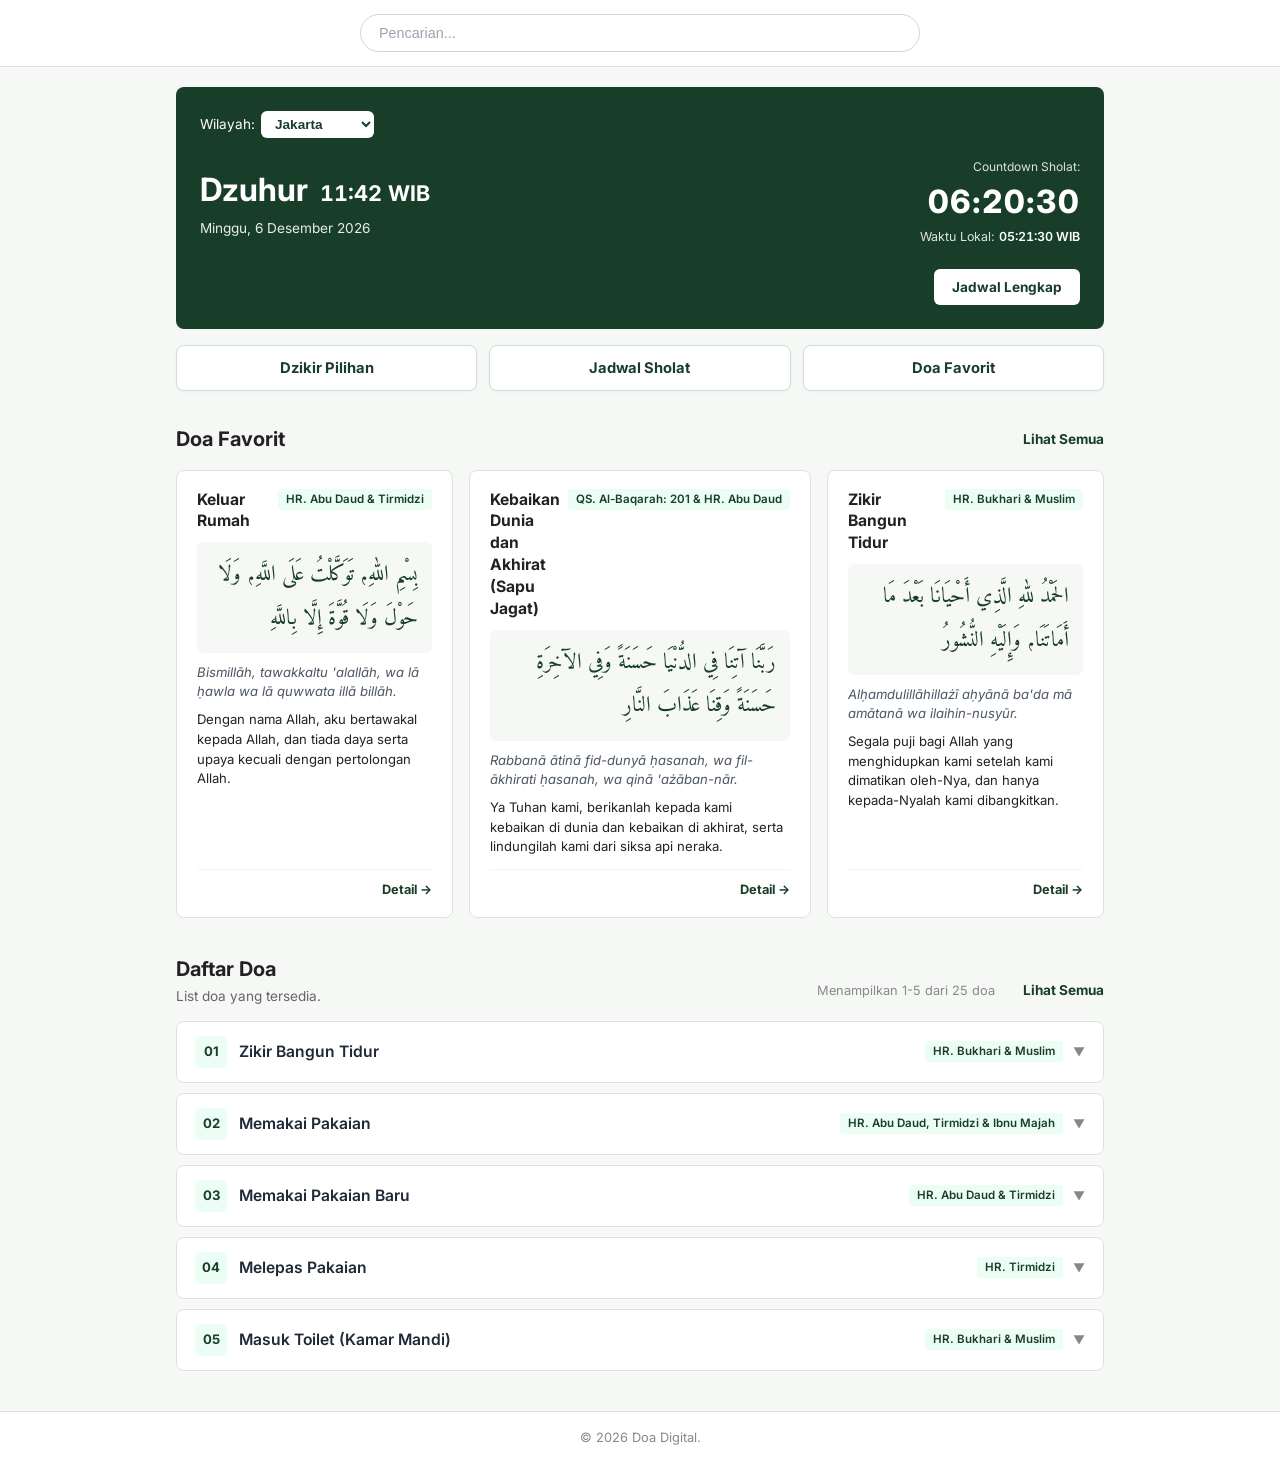
==== commit aff424b0: "perbaikan beberapa tampilan halaman home untuk flow utama" ====
--- a/index.html
+++ b/index.html
@@ -5,7 +5,7 @@
   <meta name="viewport" content="width=device-width, initial-scale=1.0">
   <title>Doa Digital - Kumpulan Doa, Dzikir & Jadwal Sholat</title>
   
-  <!-- Font Google: Inter untuk UI & Amiri untuk teks Arab -->
+  <!-- font -->
   <link rel="preconnect" href="https://fonts.googleapis.com">
   <link rel="preconnect" href="https://fonts.gstatic.com" crossorigin>
   <link href="https://fonts.googleapis.com/css2?family=Amiri:ital,wght@0,400;0,700;1,400&family=Inter:wght@400;500;600;700&display=swap" rel="stylesheet">
@@ -65,7 +65,7 @@
       </div>
     </section>
 
-    <!-- daftar menu (kotak tombol langsung tanpa detail) -->
+    <!-- daftar menu  -->
     <section class="menu-cards">
       <a href="dzikir.html" class="menu-card">Dzikir Pilihan</a>
       <a href="jadwal.html" class="menu-card">Jadwal Sholat</a>
@@ -80,23 +80,23 @@
       </div>
 
       <div class="fav-cards" id="favCardsContainer">
-        <!-- Kartu favorit dirender oleh script.js -->
+        <!-- list doa favorit dari script -->
       </div>
     </section>
 
-    <!-- daftar doa (accordion dropdown) -->
+    <!-- daftar doa dropdown -->
     <section class="list-doa" id="daftarDoaSection">
       <div class="list-doa-header">
         <div class="title-wrap">
           <h2 class="section-title">Daftar Doa</h2>
-          <p class="section-desc">List seluruh doa yang tersedia.</p>
+          <p class="section-desc">List doa yang tersedia.</p>
         </div>
         <div class="list-doa-actions">
           <span class="info-count" id="infoCount">Menampilkan 1-5 doa</span>
           <div class="accordion-toggle-wrap">
-            <button id="btnExpandAll" type="button" class="btn-toggle-text">Buka Semua</button>
-            <span class="toggle-sep">/</span>
-            <button id="btnCollapseAll" type="button" class="btn-toggle-text">Tutup</button>
+            <!-- <button id="btnExpandAll" type="button" class="btn-toggle-text">Buka Semua</button> -->
+            <!-- <span class="toggle-sep">/</span>
+            <button id="btnCollapseAll" type="button" class="btn-toggle-text">Tutup</button> -->
           </div>
           <a href="daftar_doa.html" class="btn-fav">Lihat Semua</a>
         </div>
@@ -108,9 +108,9 @@
       </div>
 
       <!-- pagination dinamis -->
-      <div class="pagination" id="paginationContainer">
+      <!-- <div class="pagination" id="paginationContainer"> -->
         <!-- Rendered dynamically by script.js -->
-      </div>
+      <!-- </div> -->
     </section>
 
   </main>
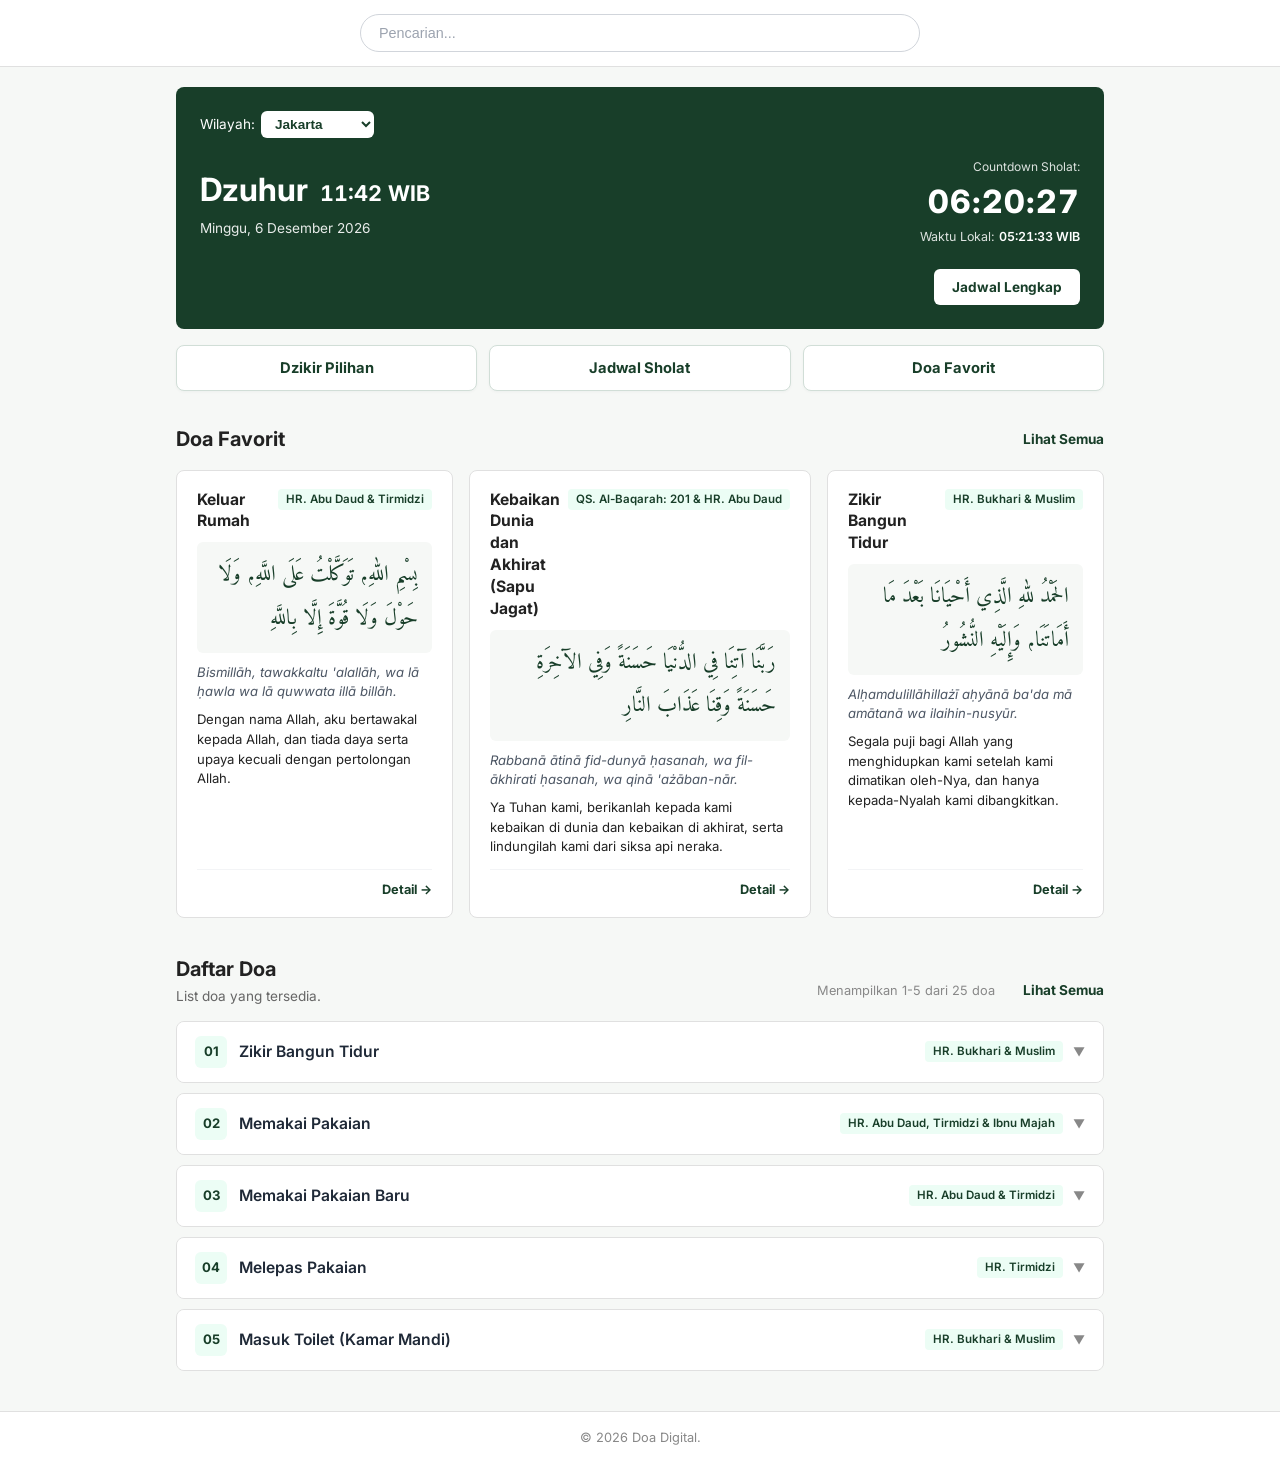
==== commit b9680456: "perubahan struktur css dan js" ====
--- a/index.html
+++ b/index.html
@@ -10,7 +10,7 @@
   <link rel="preconnect" href="https://fonts.gstatic.com" crossorigin>
   <link href="https://fonts.googleapis.com/css2?family=Amiri:ital,wght@0,400;0,700;1,400&family=Inter:wght@400;500;600;700&display=swap" rel="stylesheet">
   
-  <link rel="stylesheet" href="home.css">
+  <link rel="stylesheet" href="css/home.css">
 </head>
 <body>
 
@@ -122,7 +122,7 @@
     </div>
   </footer>
 
-  <script src="data.js"></script>
-  <script src="script.js"></script>
+  <script src="scripts/data.js"></script>
+  <script src="scripts/script.js"></script>
 </body>
 </html>
--- a/css/home.css
+++ b/css/home.css
@@ -0,0 +1,674 @@
+* {
+  box-sizing: border-box;
+  margin: 0;
+  padding: 0;
+}
+
+body {
+  font-family: 'Inter', -apple-system, BlinkMacSystemFont, "Segoe UI", Roboto, sans-serif;
+  background-color: #f6f8f6;
+  color: #333333;
+  line-height: 1.5;
+  min-height: 100vh;
+  display: flex;
+  flex-direction: column;
+}
+
+.container {
+  width: 100%;
+  max-width: 960px;
+  margin: 0 auto;
+  padding: 0 16px;
+}
+
+main.container {
+  flex: 1;
+}
+
+button {
+  font-family: inherit;
+  cursor: pointer;
+  border: none;
+  background: none;
+}
+
+/* ================= NAVBAR SEARCH ================= */
+.navbar {
+  background-color: #ffffff;
+  border-bottom: 1px solid #e0e0e0;
+  padding: 14px 0;
+}
+
+.nav-container {
+  display: flex;
+  justify-content: center;
+}
+
+.search-box {
+  width: 100%;
+  max-width: 560px;
+}
+
+.search-box input {
+  width: 100%;
+  padding: 10px 18px;
+  border-radius: 9999px;
+  border: 1px solid #d1d5db;
+  outline: none;
+  background-color: #ffffff;
+  font-size: 0.9rem;
+  color: #333333;
+  transition: border-color 0.2s ease, box-shadow 0.2s ease;
+}
+
+.search-box input:focus {
+  border-color: #183e29;
+  box-shadow: 0 0 0 3px rgba(24, 62, 41, 0.12);
+}
+
+.search-box input::placeholder {
+  color: #9ca3af;
+}
+
+/* ================= CARD WAKTU SHOLAT ================= */
+/* Solid color #183e29, tanpa gradasi, tanpa garis pemisah */
+.card-sholat {
+  background-color: #183e29;
+  border-radius: 8px;
+  padding: 24px;
+  margin-top: 20px;
+  color: #ffffff;
+}
+
+.sholat-top {
+  display: flex;
+  justify-content: flex-start;
+  align-items: center;
+  border: none;
+  padding-bottom: 6px;
+  font-size: 0.85rem;
+  color: #ffffff;
+}
+
+.sholat-location {
+  display: flex;
+  align-items: center;
+  gap: 6px;
+  color: #ffffff;
+}
+
+.sholat-location select {
+  padding: 5px 10px;
+  border-radius: 6px;
+  background: #ffffff;
+  color: #183e29;
+  font-weight: 600;
+  font-size: 0.85rem;
+  border: none;
+  outline: none;
+  cursor: pointer;
+}
+
+.sholat-main {
+  display: flex;
+  justify-content: space-between;
+  align-items: center;
+  padding: 14px 0;
+  border: none;
+}
+
+.sholat-left,
+.sholat-right {
+  color: #ffffff;
+}
+
+.sholat-headline {
+  display: flex;
+  align-items: baseline;
+  gap: 12px;
+  margin-bottom: 4px;
+}
+
+.sholat-headline h2 {
+  font-size: 2rem;
+  font-weight: 700;
+  color: #ffffff;
+}
+
+.sholat-highlight {
+  font-size: 1.35rem;
+  font-weight: 700;
+  color: #ffffff;
+  font-variant-numeric: tabular-nums;
+}
+
+.sholat-desc {
+  font-size: 0.85rem;
+  color: rgba(255, 255, 255, 0.9);
+}
+
+.sholat-right {
+  text-align: right;
+}
+
+.sholat-info-label {
+  font-size: 0.75rem;
+  color: rgba(255, 255, 255, 0.85);
+  display: block;
+  margin-bottom: 2px;
+}
+
+.sholat-value {
+  font-size: 2rem;
+  font-weight: 800;
+  color: #ffffff;
+  font-variant-numeric: tabular-nums;
+  letter-spacing: 1px;
+}
+
+.sholat-clock {
+  font-size: 0.78rem;
+  color: rgba(255, 255, 255, 0.85);
+  margin-top: 2px;
+}
+
+.sholat-clock span {
+  font-weight: 600;
+  color: #ffffff;
+  font-variant-numeric: tabular-nums;
+}
+
+.sholat-footer {
+  display: flex;
+  justify-content: flex-end;
+  border: none;
+  padding-top: 8px;
+}
+
+.btn-sholat-action {
+  background-color: #ffffff;
+  color: #183e29;
+  padding: 8px 18px;
+  border-radius: 6px;
+  font-weight: 700;
+  font-size: 0.85rem;
+  text-decoration: none;
+  display: inline-block;
+  transition: transform 0.15s ease, background-color 0.15s ease;
+}
+
+.btn-sholat-action:hover {
+  background-color: #f0fdf4;
+  transform: translateY(-1px);
+}
+
+/* ================= DAFTAR MENU (3 TOMBOL KOTAK RAPI & PROPORSIONAL) ================= */
+.menu-cards {
+  display: grid;
+  grid-template-columns: repeat(3, 1fr);
+  gap: 12px;
+  margin-top: 16px;
+}
+
+.menu-card {
+  display: flex;
+  align-items: center;
+  justify-content: center;
+  text-align: center;
+  background-color: #ffffff;
+  border: 1px solid #d1ded7;
+  border-radius: 8px;
+  padding: 12px 14px;
+  font-size: 0.92rem;
+  font-weight: 700;
+  color: #183e29;
+  text-decoration: none;
+  min-height: 46px;
+  box-shadow: 0 1px 3px rgba(24, 62, 41, 0.04);
+  transition: all 0.18s ease;
+  user-select: none;
+  line-height: 1.25;
+}
+
+.menu-card:hover {
+  background-color: #183e29;
+  border-color: #183e29;
+  color: #ffffff;
+  box-shadow: 0 4px 10px rgba(24, 62, 41, 0.14);
+  transform: translateY(-1px);
+}
+
+.menu-card:active {
+  background-color: #122f1f;
+  border-color: #122f1f;
+  color: #ffffff;
+  transform: scale(0.98);
+}
+
+/* ================= DAFTAR DOA FAVORIT ================= */
+.fav-grid {
+  margin-top: 32px;
+}
+
+.fav-header {
+  display: flex;
+  justify-content: space-between;
+  align-items: center;
+  margin-bottom: 14px;
+}
+
+.fav-title {
+  font-size: 1.25rem;
+  font-weight: 700;
+  color: #222222;
+}
+
+.btn-fav {
+  background: transparent;
+  color: #183e29;
+  padding: 6px 0;
+  font-size: 0.85rem;
+  font-weight: 700;
+  text-decoration: none;
+  cursor: pointer;
+  transition: color 0.15s ease;
+}
+
+.btn-fav:hover {
+  color: #0f271a;
+  text-decoration: underline;
+}
+
+.fav-cards {
+  display: grid;
+  grid-template-columns: repeat(3, 1fr);
+  gap: 16px;
+}
+
+.fav-card {
+  background-color: #ffffff;
+  border: 1px solid #e0e0e0;
+  border-radius: 8px;
+  padding: 18px 20px;
+  display: flex;
+  flex-direction: column;
+  transition: all 0.2s ease;
+}
+
+.fav-card:hover {
+  border-color: #c5dacf;
+  box-shadow: 0 4px 14px rgba(24, 62, 41, 0.06);
+}
+
+.fav-card-top {
+  display: flex;
+  justify-content: space-between;
+  align-items: flex-start;
+  gap: 8px;
+  margin-bottom: 10px;
+}
+
+.fav-card-title {
+  font-size: 0.98rem;
+  font-weight: 700;
+  color: #222222;
+  line-height: 1.4;
+}
+
+.doa-source {
+  font-size: 0.72rem;
+  color: #183e29;
+  background: #ecfdf5;
+  padding: 2px 8px;
+  border-radius: 4px;
+  font-weight: 600;
+  white-space: nowrap;
+}
+
+.fav-arabic-box {
+  background-color: #f6f8f6;
+  border-radius: 6px;
+  padding: 12px 14px;
+  margin-bottom: 10px;
+  text-align: right;
+}
+
+.fav-arabic {
+  font-family: 'Amiri', 'Traditional Arabic', serif;
+  font-size: 1.35rem;
+  line-height: 2;
+  color: #183e29;
+  direction: rtl;
+}
+
+.fav-latin {
+  font-size: 0.82rem;
+  color: #4b5563;
+  font-style: italic;
+  line-height: 1.5;
+  margin-bottom: 8px;
+}
+
+.fav-meaning {
+  font-size: 0.82rem;
+  color: #222222;
+  line-height: 1.5;
+  margin-bottom: 12px;
+}
+
+.fav-card-bottom {
+  display: flex;
+  justify-content: flex-end;
+  padding-top: 10px;
+  margin-top: auto;
+  border-top: 1px solid #f3f4f6;
+}
+
+.fav-link-detail {
+  font-size: 0.8rem;
+  font-weight: 700;
+  color: #183e29;
+  text-decoration: none;
+}
+
+.fav-link-detail:hover {
+  text-decoration: underline;
+}
+
+/* ================= DAFTAR DOA (ACCORDION DROPDOWN) ================= */
+.list-doa {
+  margin-top: 36px;
+}
+
+.list-doa-header {
+  display: flex;
+  justify-content: space-between;
+  align-items: flex-end;
+  margin-bottom: 14px;
+  gap: 12px;
+}
+
+.section-title {
+  font-size: 1.25rem;
+  font-weight: 700;
+  color: #222222;
+}
+
+.section-desc {
+  font-size: 0.85rem;
+  color: #666666;
+  margin-top: 2px;
+}
+
+.list-doa-actions {
+  display: flex;
+  align-items: center;
+  gap: 14px;
+}
+
+.info-count {
+  font-size: 0.8rem;
+  color: #888888;
+}
+
+.accordion-toggle-wrap {
+  display: flex;
+  align-items: center;
+  gap: 4px;
+  font-size: 0.82rem;
+}
+
+.btn-toggle-text {
+  color: #183e29;
+  font-weight: 600;
+  font-size: 0.82rem;
+  padding: 0;
+  cursor: pointer;
+}
+
+.btn-toggle-text:hover {
+  text-decoration: underline;
+}
+
+.toggle-sep {
+  color: #888888;
+}
+
+.simple-list {
+  display: flex;
+  flex-direction: column;
+  gap: 10px;
+}
+
+/* Accordion Item */
+.accordion-item {
+  background-color: #ffffff;
+  border: 1px solid #e0e0e0;
+  border-radius: 8px;
+  overflow: hidden;
+  transition: border-color 0.2s ease, box-shadow 0.2s ease;
+}
+
+.accordion-item:hover {
+  border-color: #c5dacf;
+}
+
+.accordion-item.open {
+  border-color: #183e29;
+  box-shadow: 0 4px 12px rgba(24, 62, 41, 0.05);
+}
+
+.accordion-header {
+  padding: 14px 18px;
+  display: flex;
+  align-items: center;
+  justify-content: space-between;
+  gap: 12px;
+  cursor: pointer;
+  user-select: none;
+  background-color: #ffffff;
+  transition: background-color 0.15s ease;
+}
+
+.accordion-header:hover {
+  background-color: #fafbfa;
+}
+
+.accordion-title-wrap {
+  display: flex;
+  align-items: center;
+  gap: 12px;
+  flex: 1;
+  min-width: 0;
+}
+
+.accordion-num {
+  display: inline-flex;
+  align-items: center;
+  justify-content: center;
+  width: 32px;
+  height: 32px;
+  border-radius: 6px;
+  background-color: #ecfdf5;
+  color: #183e29;
+  font-weight: 700;
+  font-size: 0.82rem;
+  flex-shrink: 0;
+}
+
+.accordion-title {
+  font-size: 0.98rem;
+  font-weight: 600;
+  color: #1f2937;
+  overflow: hidden;
+  text-overflow: ellipsis;
+  white-space: nowrap;
+}
+
+.accordion-actions {
+  display: flex;
+  align-items: center;
+  gap: 10px;
+  flex-shrink: 0;
+}
+
+.accordion-source {
+  font-size: 0.72rem;
+  color: #183e29;
+  background-color: #ecfdf5;
+  padding: 2px 8px;
+  border-radius: 4px;
+  font-weight: 600;
+}
+
+.accordion-chevron {
+  font-size: 0.75rem;
+  color: #888888;
+  transition: transform 0.25s ease;
+}
+
+.accordion-item.open .accordion-chevron {
+  transform: rotate(180deg);
+  color: #183e29;
+}
+
+.accordion-body {
+  display: none;
+}
+
+.accordion-item.open .accordion-body {
+  display: block;
+}
+
+.accordion-body-inner {
+  padding: 0 18px 18px 18px;
+  border-top: 1px solid #f3f4f6;
+}
+
+.doa-arabic-box {
+  background-color: #f6f8f6;
+  border-radius: 6px;
+  padding: 14px 18px;
+  margin: 12px 0 10px 0;
+  text-align: right;
+}
+
+.doa-arabic {
+  font-family: 'Amiri', 'Traditional Arabic', serif;
+  font-size: 1.5rem;
+  line-height: 2.2;
+  color: #183e29;
+  direction: rtl;
+}
+
+.doa-latin {
+  font-size: 0.88rem;
+  color: #4b5563;
+  font-style: italic;
+  line-height: 1.6;
+  margin-bottom: 8px;
+}
+
+.doa-meaning {
+  font-size: 0.88rem;
+  color: #1f2937;
+  line-height: 1.6;
+}
+
+.doa-meaning .label {
+  font-weight: 700;
+  color: #183e29;
+}
+
+/* ================= PAGINATION ================= */
+.pagination {
+  display: flex;
+  justify-content: center;
+  align-items: center;
+  gap: 6px;
+  margin-top: 24px;
+}
+
+.page-btn {
+  background: #ffffff;
+  border: 1px solid #e0e0e0;
+  border-radius: 6px;
+  font-size: 0.85rem;
+  font-weight: 600;
+  color: #333333;
+  padding: 6px 12px;
+  cursor: pointer;
+  transition: all 0.15s ease;
+}
+
+.page-btn:hover:not(:disabled) {
+  border-color: #183e29;
+  color: #183e29;
+}
+
+.page-btn.active {
+  background-color: #183e29;
+  border-color: #183e29;
+  color: #ffffff;
+  cursor: default;
+}
+
+.page-btn:disabled {
+  opacity: 0.4;
+  cursor: not-allowed;
+}
+
+/* ================= FOOTER ================= */
+.footer {
+  background-color: #ffffff;
+  border-top: 1px solid #e0e0e0;
+  padding: 16px 0;
+  margin-top: 40px;
+  text-align: center;
+}
+
+.footer-copy {
+  font-size: 0.8rem;
+  color: #888888;
+}
+
+/* ================= RESPONSIVE ================= */
+@media (max-width: 768px) {
+  .sholat-main {
+    flex-direction: column;
+    align-items: flex-start;
+    gap: 14px;
+  }
+
+  .sholat-right {
+    text-align: left;
+  }
+
+  .menu-cards {
+    grid-template-columns: repeat(3, 1fr);
+    gap: 8px;
+    margin-top: 14px;
+  }
+
+  .menu-card {
+    padding: 10px 6px;
+    font-size: 0.8rem;
+    min-height: 42px;
+    border-radius: 6px;
+  }
+
+  .fav-cards {
+    grid-template-columns: 1fr;
+  }
+
+  .list-doa-header {
+    flex-direction: column;
+    align-items: flex-start;
+  }
+
+  .list-doa-actions {
+    width: 100%;
+    justify-content: space-between;
+    flex-wrap: wrap;
+  }
+}
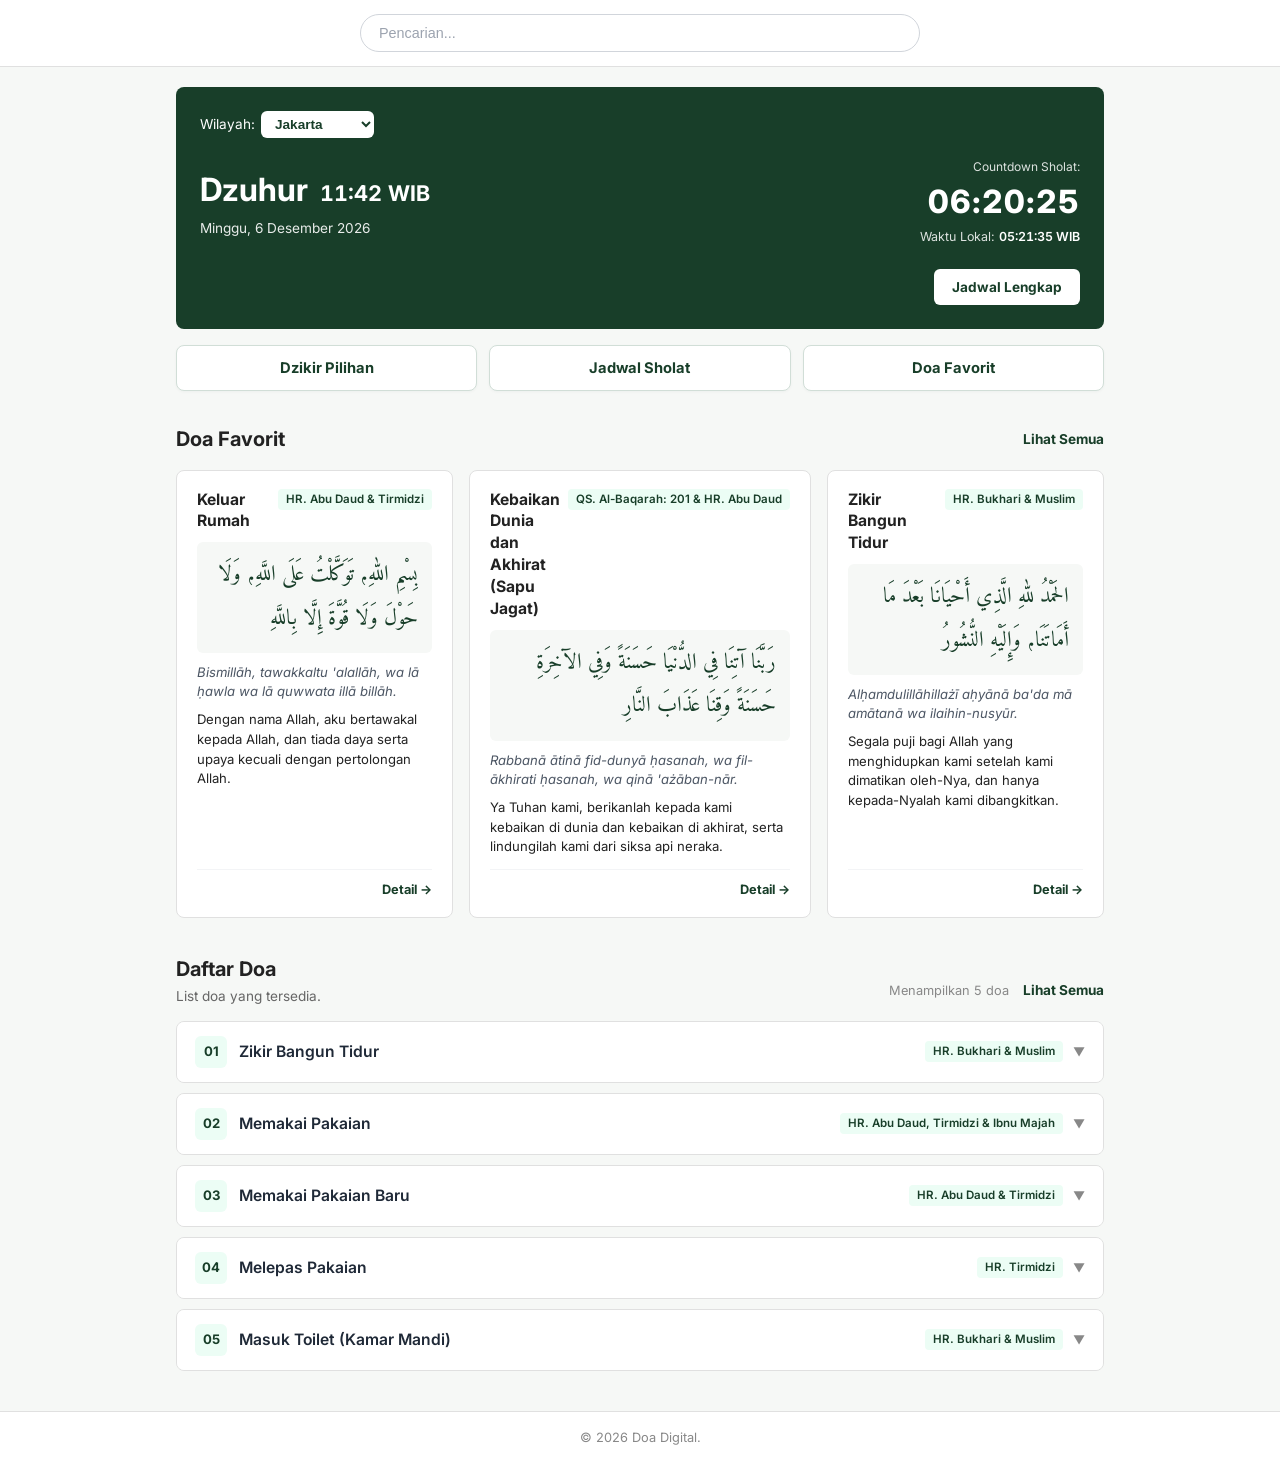
==== commit 26fc7692: "hilangkan paginasi privew doa halaman home" ====
--- a/index.html
+++ b/index.html
@@ -92,25 +92,15 @@
           <p class="section-desc">List doa yang tersedia.</p>
         </div>
         <div class="list-doa-actions">
-          <span class="info-count" id="infoCount">Menampilkan 1-5 doa</span>
-          <div class="accordion-toggle-wrap">
-            <!-- <button id="btnExpandAll" type="button" class="btn-toggle-text">Buka Semua</button> -->
-            <!-- <span class="toggle-sep">/</span>
-            <button id="btnCollapseAll" type="button" class="btn-toggle-text">Tutup</button> -->
-          </div>
+          <span class="info-count" id="infoCount">Menampilkan 5 doa</span>
           <a href="daftar_doa.html" class="btn-fav">Lihat Semua</a>
         </div>
       </div>
 
-      <!-- list accordion dinamis -->
+      <!-- list accordion dinamis (5 doa) -->
       <div class="simple-list" id="simpleList">
         <!-- Rendered dynamically by script.js -->
       </div>
-
-      <!-- pagination dinamis -->
-      <!-- <div class="pagination" id="paginationContainer"> -->
-        <!-- Rendered dynamically by script.js -->
-      <!-- </div> -->
     </section>
 
   </main>
--- a/css/home.css
+++ b/css/home.css
@@ -580,44 +580,6 @@
   color: #183e29;
 }
 
-/* ================= PAGINATION ================= */
-.pagination {
-  display: flex;
-  justify-content: center;
-  align-items: center;
-  gap: 6px;
-  margin-top: 24px;
-}
-
-.page-btn {
-  background: #ffffff;
-  border: 1px solid #e0e0e0;
-  border-radius: 6px;
-  font-size: 0.85rem;
-  font-weight: 600;
-  color: #333333;
-  padding: 6px 12px;
-  cursor: pointer;
-  transition: all 0.15s ease;
-}
-
-.page-btn:hover:not(:disabled) {
-  border-color: #183e29;
-  color: #183e29;
-}
-
-.page-btn.active {
-  background-color: #183e29;
-  border-color: #183e29;
-  color: #ffffff;
-  cursor: default;
-}
-
-.page-btn:disabled {
-  opacity: 0.4;
-  cursor: not-allowed;
-}
-
 /* ================= FOOTER ================= */
 .footer {
   background-color: #ffffff;
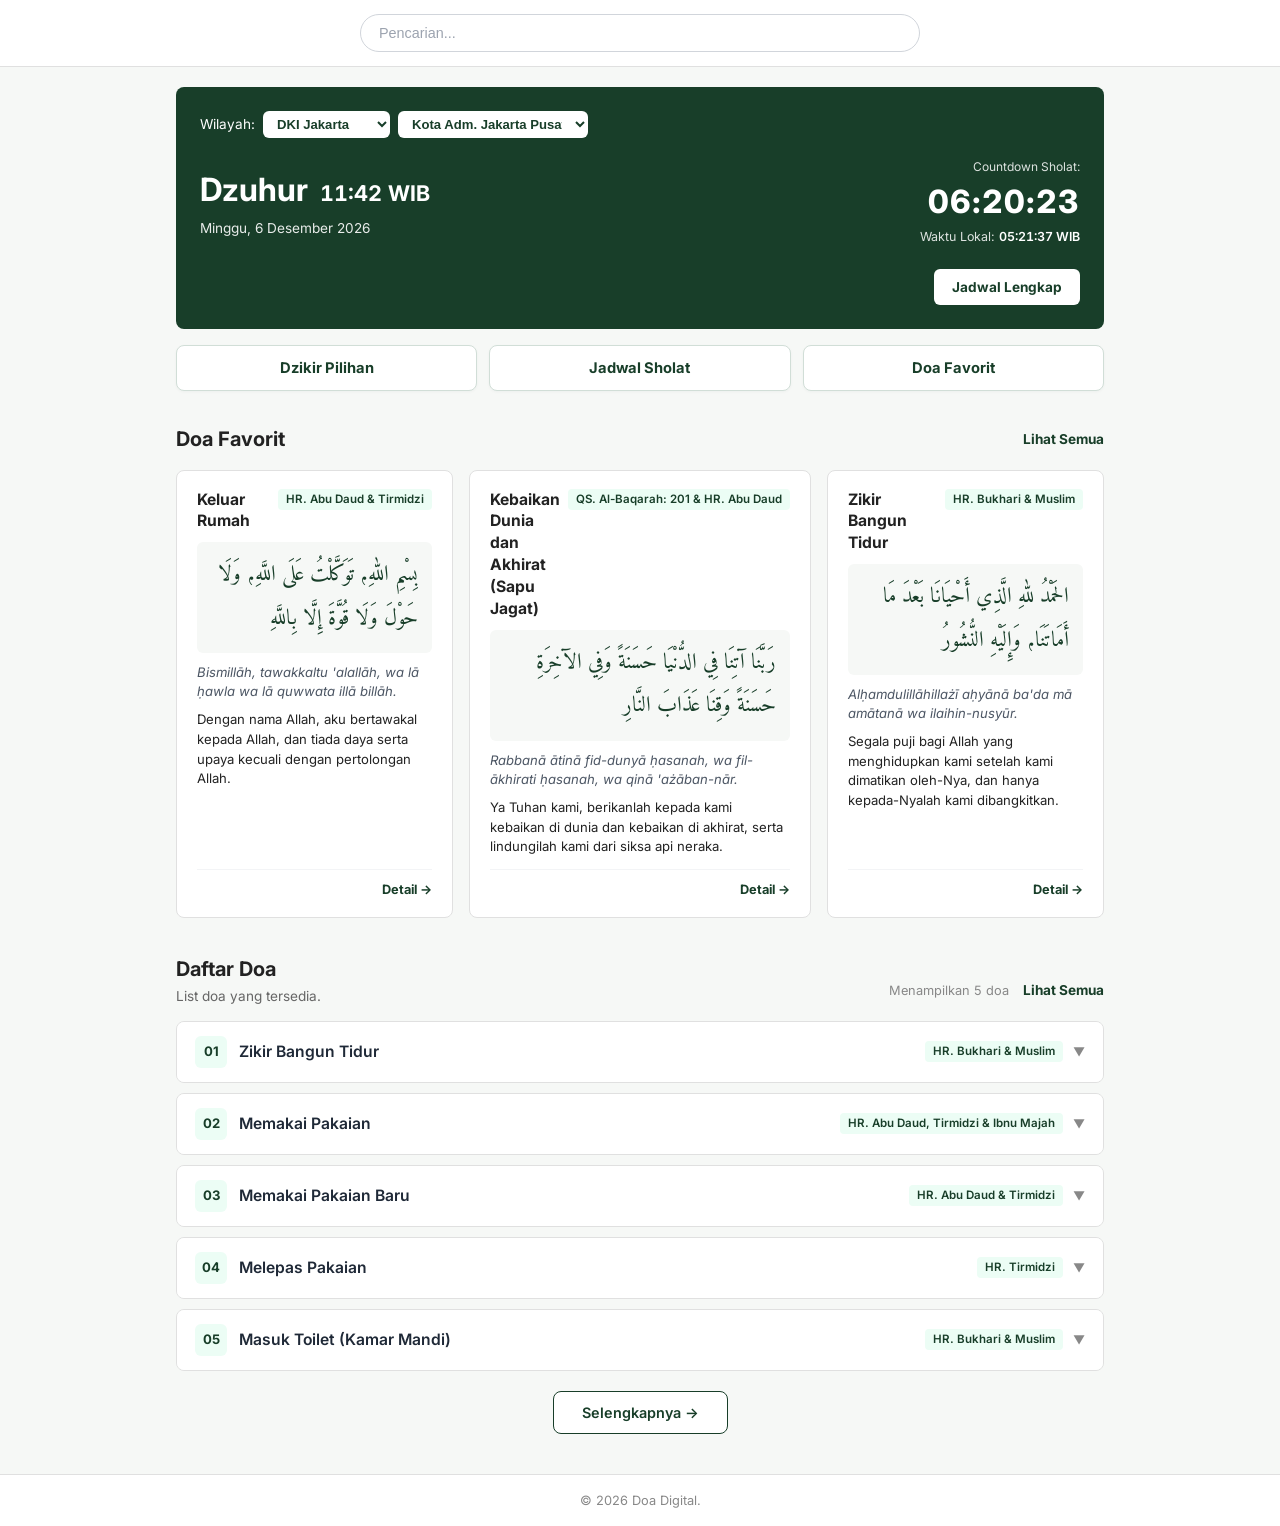
==== commit 1d0ae97b: "implementasi api equran id untuk jadwal sholat" ====
--- a/index.html
+++ b/index.html
@@ -30,14 +30,11 @@
       <div class="sholat-top">
         <div class="sholat-location">
           <span>Wilayah:</span>
-          <select id="wilayahSelect">
-            <option value="jakarta">Jakarta</option>
-            <option value="bandung">Bandung</option>
-            <option value="surabaya">Surabaya</option>
-            <option value="yogyakarta">Yogyakarta</option>
-            <option value="semarang">Semarang</option>
-            <option value="medan">Medan</option>
-            <option value="makassar">Makassar</option>
+          <select id="provinsiSelect" aria-label="Pilih Provinsi">
+            <option value="">Memuat provinsi...</option>
+          </select>
+          <select id="kabkotaSelect" aria-label="Pilih Kab/Kota">
+            <option value="">Pilih kab/kota...</option>
           </select>
         </div>
       </div>
@@ -101,6 +98,11 @@
       <div class="simple-list" id="simpleList">
         <!-- Rendered dynamically by script.js -->
       </div>
+
+      <!-- tombol selengkapnya menuju halaman daftar doa -->
+      <div class="list-doa-more">
+        <a href="daftar_doa.html" class="btn-more-doa">Selengkapnya &rarr;</a>
+      </div>
     </section>
 
   </main>
--- a/css/home.css
+++ b/css/home.css
@@ -93,8 +93,9 @@
 .sholat-location {
   display: flex;
   align-items: center;
-  gap: 6px;
-  color: #ffffff;
+  gap: 8px;
+  color: #ffffff;
+  flex-wrap: wrap;
 }
 
 .sholat-location select {
@@ -103,10 +104,17 @@
   background: #ffffff;
   color: #183e29;
   font-weight: 600;
-  font-size: 0.85rem;
+  font-size: 0.82rem;
   border: none;
   outline: none;
   cursor: pointer;
+  max-width: 190px;
+  transition: opacity 0.2s ease;
+}
+
+.sholat-location select:disabled {
+  opacity: 0.7;
+  cursor: not-allowed;
 }
 
 .sholat-main {
@@ -580,6 +588,36 @@
   color: #183e29;
 }
 
+/* ================= TOMBOL SELENGKAPNYA DAFTAR DOA ================= */
+.list-doa-more {
+  display: flex;
+  justify-content: center;
+  margin-top: 20px;
+}
+
+.btn-more-doa {
+  display: inline-flex;
+  align-items: center;
+  justify-content: center;
+  gap: 8px;
+  padding: 10px 28px;
+  background-color: #ffffff;
+  border: 1px solid #183e29;
+  color: #183e29;
+  font-weight: 600;
+  font-size: 0.9rem;
+  border-radius: 8px;
+  text-decoration: none;
+  cursor: pointer;
+  transition: all 0.2s ease;
+}
+
+.btn-more-doa:hover {
+  background-color: #183e29;
+  color: #ffffff;
+  box-shadow: 0 4px 12px rgba(24, 62, 41, 0.15);
+}
+
 /* ================= FOOTER ================= */
 .footer {
   background-color: #ffffff;
@@ -596,6 +634,15 @@
 
 /* ================= RESPONSIVE ================= */
 @media (max-width: 768px) {
+  .sholat-location {
+    width: 100%;
+  }
+
+  .sholat-location select {
+    max-width: 100%;
+    flex: 1 1 calc(50% - 6px);
+  }
+
   .sholat-main {
     flex-direction: column;
     align-items: flex-start;
@@ -633,4 +680,9 @@
     justify-content: space-between;
     flex-wrap: wrap;
   }
-}
+
+  .btn-more-doa {
+    width: 100%;
+    text-align: center;
+  }
+}
